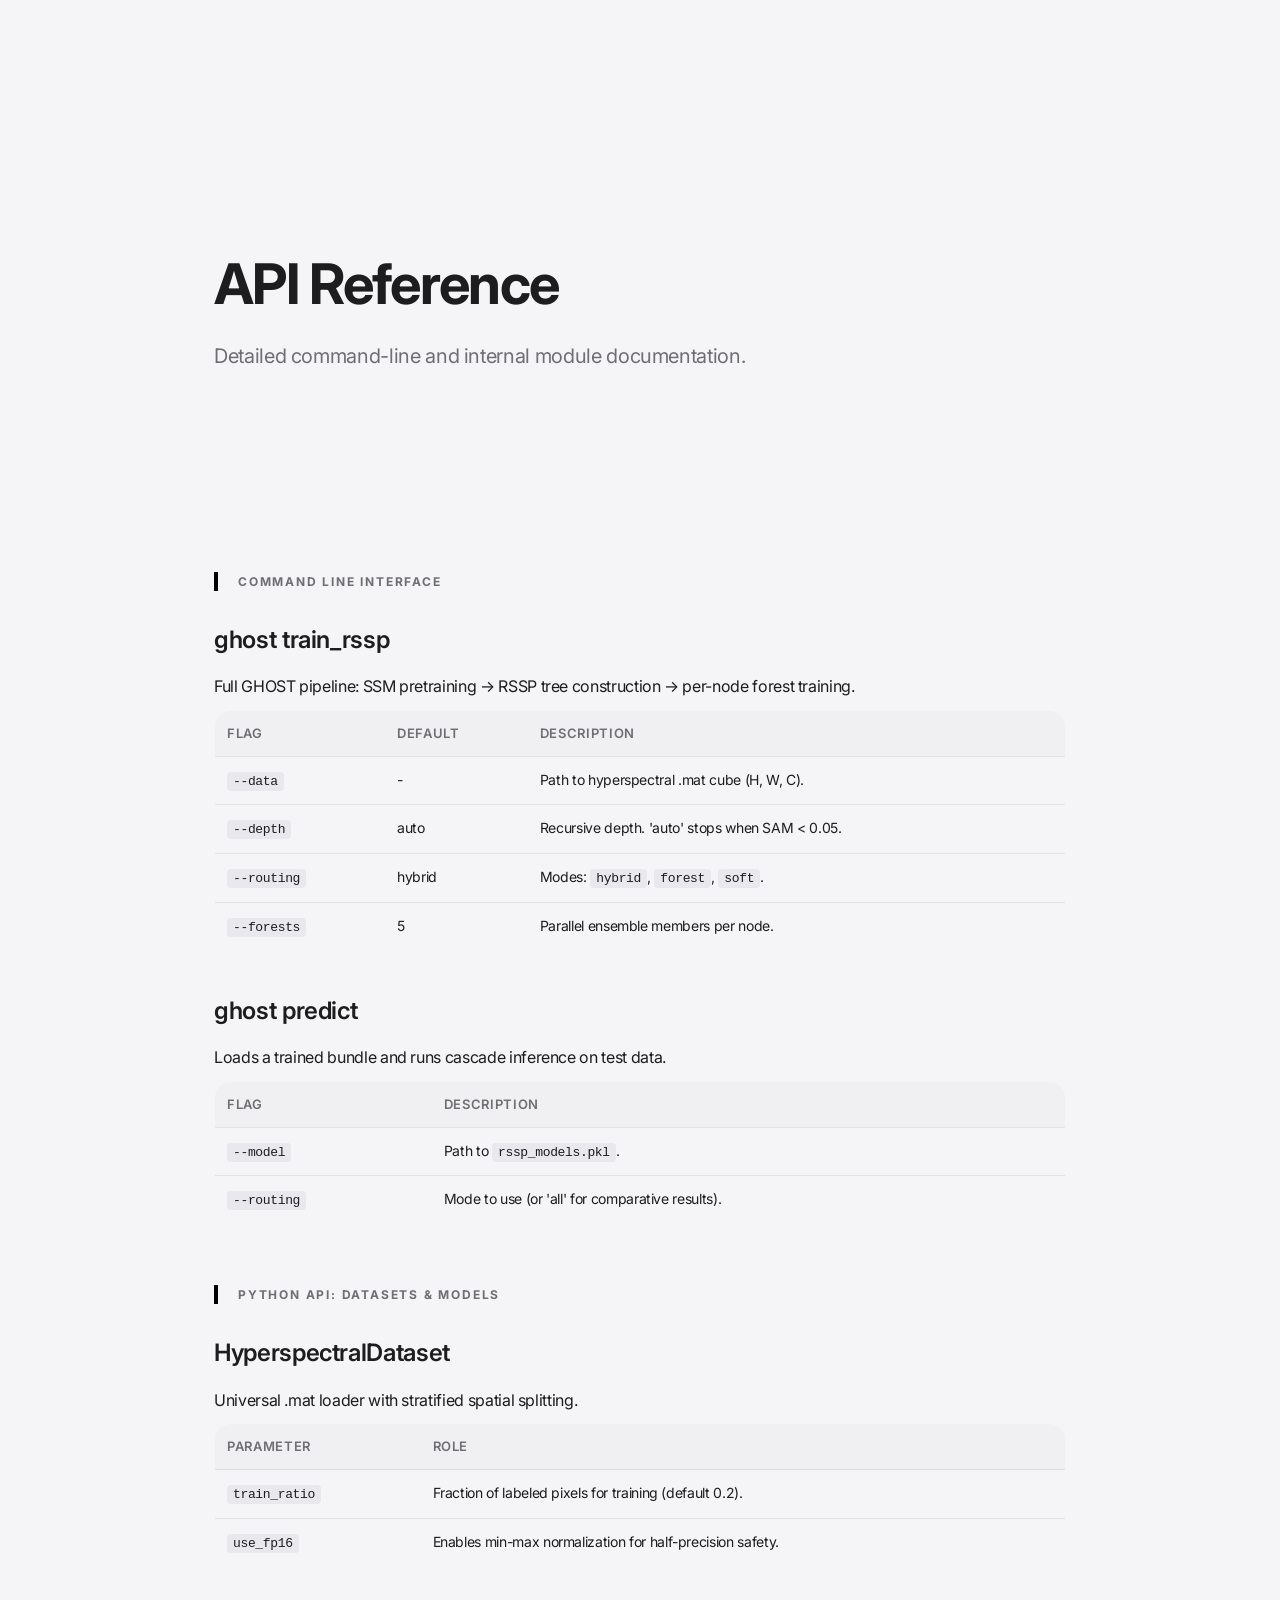
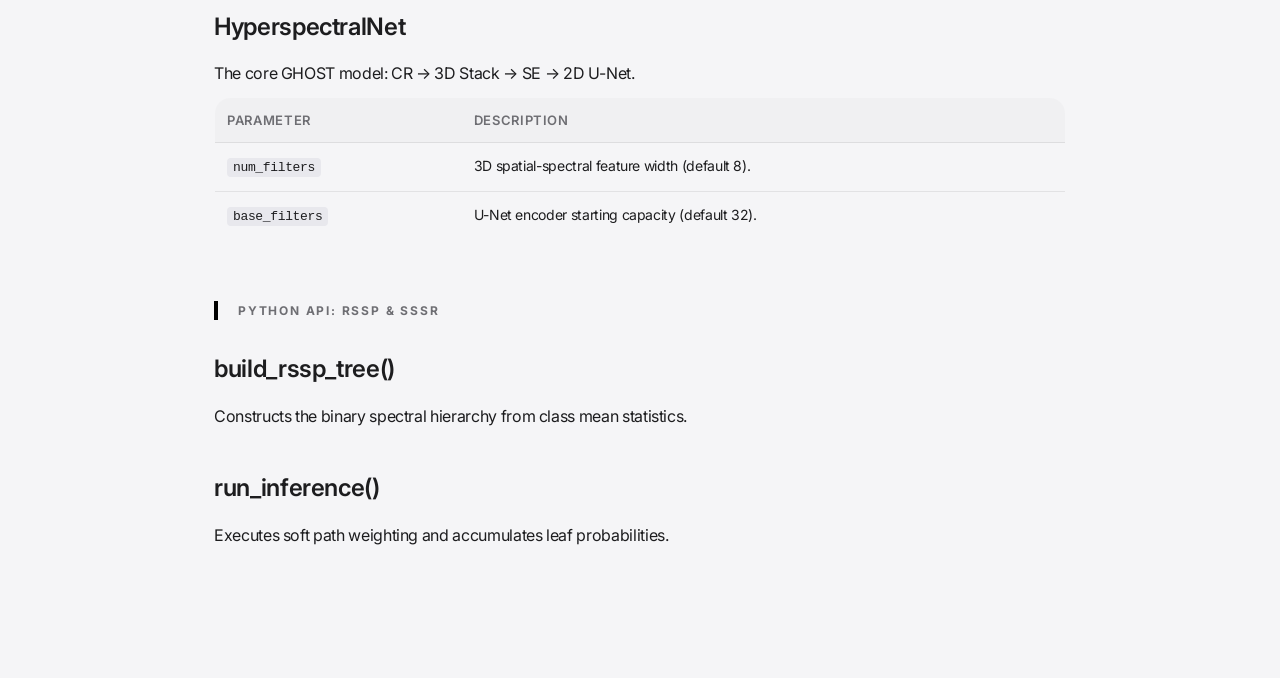
==== api.html @ 58191f62 "HOST" ====
<!DOCTYPE html>
<html lang="en">
<head>
    <meta charset="UTF-8">
    <meta name="viewport" content="width=device-width, initial-scale=1.0">
    <title>GHOST | API Reference</title>
    <link rel="stylesheet" href="style.css">
    <style>
        .api-section { margin-bottom: 40px; }
        .api-table { width: 100%; border-collapse: collapse; margin-top: 10px; }
        .api-table th, .api-table td { text-align: left; padding: 12px; border-bottom: 1px solid var(--border-color); }
        .api-table th { font-weight: 600; color: var(--text-secondary); font-size: 13px; text-transform: uppercase; }
        .api-table td code { background: var(--code-bg); padding: 2px 6px; border-radius: 4px; font-size: 13px; }
        .api-category { margin-top: 60px; border-left: 4px solid var(--accent-blue); padding-left: 20px; }
    </style>
</head>
<body class="api-page">
    <div class="top-bar">
        <a href="https://github.com/IshuIsAwake/GHOST/blob/main/architecture.md" class="top-btn" target="_blank">Documentation</a>
        <a href="https://github.com/IshuIsAwake/GHOST/blob/main/API_Reference.md" class="top-btn" target="_blank">API Reference</a>
    </div>
    <nav>
        <a href="index.html">
            <svg width="20" height="20" viewBox="0 0 24 24" fill="none" stroke="currentColor" stroke-width="2" stroke-linecap="round" stroke-linejoin="round">
                <path d="m3 9 9-7 9 7v11a2 2 0 0 1-2 2H5a2 2 0 0 1-2-2z"></path>
                <polyline points="9 22 9 12 15 12 15 22"></polyline>
            </svg>
            <span>Overview</span>
        </a>
    </nav>

    <main class="docs-main">
        <div class="docs-container">
            <section class="docs-header">
                <h1>API Reference</h1>
                <p class="subtitle">Detailed command-line and internal module documentation.</p>
            </section>

            <h2 class="api-category">Command Line Interface</h2>
            <div class="api-section">
                <h3>ghost train_rssp</h3>
                <p>Full GHOST pipeline: SSM pretraining → RSSP tree construction → per-node forest training.</p>
                <div class="api-table-wrapper">
                    <table class="api-table">
                        <thead>
                            <tr><th>Flag</th><th>Default</th><th>Description</th></tr>
                        </thead>
                        <tbody>
                            <tr><td><code>--data</code></td><td>-</td><td>Path to hyperspectral .mat cube (H, W, C).</td></tr>
                            <tr><td><code>--depth</code></td><td>auto</td><td>Recursive depth. 'auto' stops when SAM < 0.05.</td></tr>
                            <tr><td><code>--routing</code></td><td>hybrid</td><td>Modes: <code>hybrid</code>, <code>forest</code>, <code>soft</code>.</td></tr>
                            <tr><td><code>--forests</code></td><td>5</td><td>Parallel ensemble members per node.</td></tr>
                        </tbody>
                    </table>
                </div>
            </div>

            <div class="api-section">
                <h3>ghost predict</h3>
                <p>Loads a trained bundle and runs cascade inference on test data.</p>
                <div class="api-table-wrapper">
                    <table class="api-table">
                        <thead>
                            <tr><th>Flag</th><th>Description</th></tr>
                        </thead>
                        <tbody>
                            <tr><td><code>--model</code></td><td>Path to <code>rssp_models.pkl</code>.</td></tr>
                            <tr><td><code>--routing</code></td><td>Mode to use (or 'all' for comparative results).</td></tr>
                        </tbody>
                    </table>
                </div>
            </div>

            <h2 class="api-category">Python API: Datasets & Models</h2>
            <div class="api-section">
                <h3>HyperspectralDataset</h3>
                <p>Universal .mat loader with stratified spatial splitting.</p>
                <div class="api-table-wrapper">
                    <table class="api-table">
                        <thead>
                            <tr><th>Parameter</th><th>Role</th></tr>
                        </thead>
                        <tbody>
                            <tr><td><code>train_ratio</code></td><td>Fraction of labeled pixels for training (default 0.2).</td></tr>
                            <tr><td><code>use_fp16</code></td><td>Enables min-max normalization for half-precision safety.</td></tr>
                        </tbody>
                    </table>
                </div>
            </div>

            <div class="api-section">
                <h3>HyperspectralNet</h3>
                <p>The core GHOST model: CR → 3D Stack → SE → 2D U-Net.</p>
                <div class="api-table-wrapper">
                    <table class="api-table">
                        <thead>
                            <tr><th>Parameter</th><th>Description</th></tr>
                        </thead>
                        <tbody>
                            <tr><td><code>num_filters</code></td><td>3D spatial-spectral feature width (default 8).</td></tr>
                            <tr><td><code>base_filters</code></td><td>U-Net encoder starting capacity (default 32).</td></tr>
                        </tbody>
                    </table>
                </div>
            </div>

            <h2 class="api-category">Python API: RSSP & SSSR</h2>
            <div class="api-section">
                <h3>build_rssp_tree()</h3>
                <p>Constructs the binary spectral hierarchy from class mean statistics.</p>
            </div>

            <div class="api-section">
                <h3>run_inference()</h3>
                <p>Executes soft path weighting and accumulates leaf probabilities.</p>
            </div>
        </div>
    </main>

    <script src="script.js"></script>
</body>
</html>
---- style.css ----
@import url('https://fonts.googleapis.com/css2?family=Inter:wght@300;400;500;600;700&display=swap');

:root {
    --bg-white: #f5f5f7;       
    --bg-soft: #ffffff;        
    --text-primary: #1d1d1f;
    --text-secondary: #6e6e73;
    --accent-blue: #000000;    /* Strict Black */
    --border-color: rgba(0, 0, 0, 0.08);
    --glass-bg: rgba(245, 245, 247, 0.82);
    --code-bg: #e8e8ed;
}

[data-theme="dark"] {
    --bg-white: #000000;       /* Pure Black */
    --bg-soft: #0a0a0a;        /* Near Black */
    --text-primary: #ffffff;   /* Pure White */
    --text-secondary: #86868b;
    --accent-blue: #ffffff;    /* Strict White */
    --border-color: rgba(255, 255, 255, 0.12);
    --glass-bg: rgba(0, 0, 0, 0.85);
    --code-bg: #161617;
}

* {
    margin: 0;
    padding: 0;
    box-sizing: border-box;
    -webkit-font-smoothing: antialiased;
}

body {
    background-color: var(--bg-white);
    color: var(--text-primary);
    font-family: "SF Pro Display", "SF Pro Icons", "Apple Inter", "Inter", "Helvetica Neue", Helvetica, Arial, sans-serif;
    line-height: 1.47059;
    font-weight: 400;
    letter-spacing: -0.022em;
}

/* Vertical Sidebar Glassmorphism */
nav {
    position: fixed;
    top: 50%;
    left: 20px;
    transform: translateY(-50%) translateX(-100px);
    width: 64px;
    height: auto;
    background: var(--glass-bg);
    backdrop-filter: saturate(180%) blur(20px);
    z-index: 9999;
    border: 1px solid var(--border-color);
    border-radius: 32px;
    display: flex;
    flex-direction: column;
    justify-content: center;
    align-items: flex-start;
    padding: 24px 0;
    box-shadow: 0 8px 32px 0 rgba(0, 0, 0, 0.08);
    transition: width 0.4s cubic-bezier(0.4, 0, 0.2, 1), transform 1s cubic-bezier(0.2, 0.8, 0.2, 1);
    overflow: hidden;
    opacity: 0;
}

nav.loaded {
    transform: translateY(-50%) translateX(0);
    opacity: 1;
}

nav:hover {
    width: 180px;
}

nav a {
    color: var(--text-primary);
    text-decoration: none;
    font-size: 14px;
    opacity: 0.7;
    margin: 12px 0;
    font-weight: 500;
    transition: all 0.3s ease;
    display: flex;
    align-items: center;
    width: 100%;
    padding: 0 22px; /* Stable icon position */
}

nav a svg {
    min-width: 20px; /* Force icon width to prevent shifting */
}

nav a span {
    margin-left: 15px;
    opacity: 0;
    transform: translateX(-10px);
    transition: all 0.3s ease;
    white-space: nowrap;
    pointer-events: none;
}

nav:hover a span {
    opacity: 1;
    transform: translateX(0);
}

nav a:hover {
    opacity: 1;
    color: var(--accent-blue);
}

.theme-toggle {
    background: none;
    border: none;
    cursor: pointer;
    color: var(--text-primary);
    padding: 0 22px; /* Matching the sidebar icon alignment */
    margin-top: 15px;
    width: 100%;
    display: flex;
    align-items: center;
    justify-content: flex-start;
    opacity: 0.7;
    transition: all 0.3s ease;
}

.theme-toggle:hover {
    opacity: 1;
    color: var(--accent-blue);
}

.theme-toggle svg {
    min-width: 20px;
    height: 20px;
    fill: currentColor;
}

.theme-toggle span {
    margin-left: 15px;
    opacity: 0;
    transform: translateX(-10px);
    transition: all 0.3s ease;
    white-space: nowrap;
    pointer-events: none;
}

nav:hover .theme-toggle span {
    opacity: 1;
    transform: translateX(0);
}

/* Layout */
.container {
    max-width: 980px;
    margin: 0 auto;
    padding: 0 22px;
}

header {
    height: 100vh;
    display: flex;
    flex-direction: column;
    justify-content: center;
    align-items: center;
    text-align: center;
    position: relative;
    overflow: hidden;
    opacity: 0;
    transform: translateY(20px);
    transition: all 1.2s cubic-bezier(0.2, 0.8, 0.2, 1);
}

header.loaded {
    opacity: 1;
    transform: translateY(0);
}

/* Preloader */
#preloader {
    position: fixed;
    top: 0;
    left: 0;
    width: 100%;
    height: 100%;
    background: var(--bg-white);
    z-index: 10000;
    display: flex;
    justify-content: center;
    align-items: center;
    transition: opacity 0.8s ease, visibility 0.8s;
}

#preloader.fade-out {
    opacity: 0;
    visibility: hidden;
}

.loader-logo {
    font-size: 64px;
    font-weight: 700;
    letter-spacing: -0.05em;
    color: var(--text-primary);
    opacity: 0;
    transform: scale(0.9);
    filter: blur(10px);
    animation: ghost-entrance 2s cubic-bezier(0.2, 0.8, 0.2, 1) forwards;
}

@keyframes ghost-entrance {
    0% { opacity: 0; transform: scale(0.9); filter: blur(10px); }
    30% { opacity: 1; transform: scale(1); filter: blur(0px); }
    80% { opacity: 1; transform: scale(1); filter: blur(0px); }
    100% { opacity: 0; transform: scale(1.1); filter: blur(5px); }
}

.hero-content {
    position: relative;
    z-index: 2;
}

.hero-content h1 {
    font-size: 110px;
    font-weight: 600;
    letter-spacing: -0.05em;
    margin-bottom: 20px;
    color: var(--text-primary);
}

.hero-subtitle {
    font-size: 20px;
    font-weight: 400;
    color: var(--text-secondary);
    margin-bottom: 60px;
    letter-spacing: 0.02em;
    opacity: 0.8;
}

.hero-tagline {
    font-size: 32px;
    font-weight: 500;
    color: var(--text-primary);
    max-width: 900px;
    margin: 0 auto 20px auto;
    line-height: 1.1;
}

.hero-features {
    font-size: 13px;
    font-weight: 600;
    color: var(--text-secondary);
    text-transform: uppercase;
    letter-spacing: 0.2em;
    margin-bottom: 80px;
    opacity: 0.7;
}

.hero-terminal {
    max-width: 600px;
    margin: 0 auto;
    text-align: left;
}

/* Sections */
section {
    padding: 120px 0;
}

.section-title {
    font-size: 48px;
    font-weight: 600;
    margin-bottom: 60px;
    text-align: center;
    letter-spacing: -0.003em;
}

/* Benchmarks Table */
.table-container {
    background: var(--bg-soft);
    border-radius: 30px;
    border: 1px solid var(--border-color);
    overflow: hidden;
    margin: 0 auto;
    box-shadow: 0 20px 40px rgba(0, 0, 0, 0.05);
}

.benchmark-table {
    width: 100%;
    border-collapse: collapse;
    text-align: left;
    font-size: 16px;
}

.benchmark-table th {
    background: var(--bg-white);
    padding: 24px 30px;
    font-size: 12px;
    font-weight: 600;
    text-transform: uppercase;
    letter-spacing: 0.1em;
    color: var(--text-secondary);
    border-bottom: 1px solid var(--border-color);
}

.benchmark-table td {
    padding: 24px 30px;
    border-bottom: 1px solid var(--border-color);
    color: var(--text-primary);
    font-weight: 500;
}

.benchmark-table tr:last-child td {
    border-bottom: none;
}

.benchmark-table tr:hover {
    background: rgba(255, 255, 255, 0.05);
}

.dataset-name {
    font-weight: 600 !important;
    color: var(--text-primary);
}

[data-theme="dark"] .benchmark-table tr:hover {
    background: rgba(255, 255, 255, 0.02);
}

[data-theme="dark"] .table-container {
    box-shadow: 0 20px 80px rgba(0, 0, 0, 0.3);
}

.table-note {
    font-size: 13px;
    color: var(--text-secondary);
    text-align: center;
    margin-top: 15px;
    opacity: 0.8;
    line-height: 1.6;
}

.table-note strong {
    color: var(--text-primary);
    font-weight: 600;
}

/* Architecture Grid (Cleanup - can keep or remove if unused) */

/* Sections */
section {
    padding: 120px 0;
}

/* Apps Grid */
.apps-grid {
    display: grid;
    grid-template-columns: repeat(auto-fit, minmax(400px, 1fr));
    gap: 40px;
    margin-top: 40px;
}

@media (max-width: 768px) {
    .apps-grid {
        grid-template-columns: 1fr;
    }
}

.app-card {
    background: var(--bg-soft);
    border-radius: 30px;
    border: 1px solid var(--border-color);
    overflow: hidden;
    transition: all 0.4s cubic-bezier(0.4, 0, 0.2, 1);
    box-shadow: 0 10px 30px rgba(0, 0, 0, 0.05);
}

.app-card:hover {
    transform: translateY(-10px);
    box-shadow: 0 20px 50px rgba(255, 255, 255, 0.1);
}

.app-image {
    width: 100%;
    height: 300px;
    overflow: hidden;
    background: #000;
}

.app-image img {
    width: 100%;
    height: 100%;
    object-fit: cover;
    transition: transform 0.8s ease;
}

.app-card:hover .app-image img {
    transform: scale(1.05);
}

.app-info {
    padding: 40px;
}

.app-badge {
    display: inline-block;
    padding: 6px 14px;
    background: rgba(255, 255, 255, 0.05);
    color: var(--accent-blue);
    border-radius: 20px;
    font-size: 11px;
    font-weight: 600;
    text-transform: uppercase;
    letter-spacing: 0.1em;
    margin-bottom: 20px;
}

.app-card h3 {
    font-size: 28px;
    font-weight: 600;
    margin-bottom: 15px;
    letter-spacing: -0.01em;
}

.app-card p {
    font-size: 16px;
    color: var(--text-secondary);
    line-height: 1.6;
}

[data-theme="dark"] .app-card {
    box-shadow: 0 10px 40px rgba(0, 0, 0, 0.4);
}

/* RSSP Detail */
.rssp-container {
    display: flex;
    align-items: center;
    gap: 80px;
    background: var(--bg-soft);
    padding: 80px;
    border-radius: 40px;
    border: 1px solid var(--border-color);
}

/* Top Navigation Bar */
.top-bar {
    position: fixed;
    top: 30px;
    right: 40px;
    z-index: 10001; /* Above preloader and sidebar */
    display: flex;
    gap: 12px;
    opacity: 0;
    transform: translateY(-20px);
    transition: all 0.8s cubic-bezier(0.16, 1, 0.3, 1);
}

.top-bar.loaded {
    opacity: 1;
    transform: translateY(0);
}

.top-btn {
    padding: 8px 18px;
    background: var(--text-primary);
    color: var(--bg-white);
    border: 1px solid var(--text-primary);
    border-radius: 8px;
    text-decoration: none;
    font-size: 13px;
    font-weight: 600;
    transition: all 0.2s ease;
    display: flex;
    align-items: center;
    box-shadow: 0 4px 12px rgba(0, 0, 0, 0.1);
}

.top-btn:hover {
    background: transparent;
    color: var(--text-primary);
    transform: translateY(-1px);
}

/* Secondary Button Style */
.top-btn-secondary {
    background: var(--bg-white);
    color: var(--text-primary);
    border: 1px solid var(--border-color);
}

.top-btn-secondary:hover {
    background: var(--border-color);
}

@media (max-width: 768px) {
    .top-bar {
        top: 20px;
        right: 20px;
        flex-direction: column;
        align-items: flex-end;
    }
}

@media (max-width: 900px) {
    .rssp-container {
        flex-direction: column;
        padding: 40px;
    }
}

.rssp-content {
    flex: 1;
}

.rssp-content h2 {
    font-size: 42px;
    font-weight: 600;
    margin-bottom: 25px;
    letter-spacing: -0.02em;
}

.rssp-desc {
    font-size: 18px;
    color: var(--text-secondary);
    margin-bottom: 40px;
    line-height: 1.6;
}

.rssp-features {
    display: grid;
    gap: 30px;
}

.rssp-feature h4 {
    font-size: 16px;
    font-weight: 600;
    margin-bottom: 8px;
    display: flex;
    align-items: center;
    gap: 10px;
}

.rssp-feature h4::before {
    content: '';
    width: 6px;
    height: 6px;
    background: var(--accent-blue);
    border-radius: 50%;
}

.rssp-feature p {
    font-size: 14px;
    color: var(--text-secondary);
}

.rssp-visual {
    flex: 1;
    display: flex;
    justify-content: center;
    align-items: center;
    min-height: 400px;
    perspective: 1000px;
    overflow: hidden;
}

.shapes-container {
    position: relative;
    width: 100%;
    max-width: 400px;
    height: 380px;
    transform-style: preserve-3d;
    margin: 0 auto;
}

.shape-node {
    position: absolute;
    background: rgba(255, 255, 255, 0.05);
    border: 2px solid var(--accent-blue);
    transform-style: preserve-3d;
    opacity: 0;
    box-shadow: 0 0 30px rgba(255, 255, 255, 0.15);
    /* Explicitly centering each node at its 'left' position */
    transform-origin: center;
}

/* Cycle Loop: 6s Total */
.level-0 {
    width: 80px;
    height: 80px;
    top: 20px;
    left: 50%;
    margin-left: -40px; /* Perfect center */
    animation: root-cycle 6s cubic-bezier(0.4, 0, 0.2, 1) infinite;
}

.level-1-left, .level-1-right {
    width: 50px;
    height: 50px;
    top: 160px;
    animation: branch-cycle-1 6s cubic-bezier(0.4, 0, 0.2, 1) infinite;
}

.level-1-left { left: 25%; margin-left: -25px; }
.level-1-right { left: 75%; margin-left: -25px; }

.level-2-1, .level-2-2, .level-2-3, .level-2-4 {
    width: 30px;
    height: 30px;
    top: 280px;
    animation: branch-cycle-2 6s cubic-bezier(0.4, 0, 0.2, 1) infinite;
}

.level-2-1 { left: 12.5%; margin-left: -15px; }
.level-2-2 { left: 37.5%; margin-left: -15px; }
.level-2-3 { left: 62.5%; margin-left: -15px; }
.level-2-4 { left: 87.5%; margin-left: -15px; }

@keyframes root-cycle {
    0%, 10% { opacity: 0; transform: rotateX(45deg) rotateZ(45deg) scale(0); }
    15%, 85% { opacity: 1; transform: rotateX(45deg) rotateZ(45deg) scale(1); }
    90%, 100% { opacity: 0; transform: rotateX(45deg) rotateZ(45deg) scale(0); }
}

@keyframes branch-cycle-1 {
    0%, 30% { opacity: 0; transform: rotateX(45deg) rotateZ(45deg) scale(0); }
    35%, 80% { opacity: 1; transform: rotateX(45deg) rotateZ(45deg) scale(1); }
    85%, 100% { opacity: 0; transform: rotateX(45deg) rotateZ(45deg) scale(0); }
}

@keyframes branch-cycle-2 {
    0%, 50% { opacity: 0; transform: rotateX(45deg) rotateZ(45deg) scale(0); }
    55%, 75% { opacity: 0.8; transform: rotateX(45deg) rotateZ(45deg) scale(1); }
    80%, 100% { opacity: 0; transform: rotateX(45deg) rotateZ(45deg) scale(0); }
}

/* Particles */
.particle {
    position: absolute;
    width: 4px;
    height: 4px;
    background: var(--accent-blue);
    border-radius: 50%;
    filter: blur(1px);
    opacity: 0.2;
}

.p1 { top: 20%; left: 30%; animation: particle-orbit 6s linear infinite; }
.p2 { top: 60%; left: 80%; animation: particle-orbit 8s linear infinite reverse; }
.p3 { top: 10%; left: 70%; animation: particle-orbit 5s linear infinite; }

@keyframes particle-orbit {
    0% { transform: rotate(0deg) translateX(120px) rotate(0deg); opacity: 0; }
    50% { opacity: 0.8; }
    100% { transform: rotate(360deg) translateX(120px) rotate(-360deg); opacity: 0; }
}

/* Help Grid */
.help-grid {
    display: grid;
    grid-template-columns: repeat(auto-fit, minmax(280px, 1fr));
    gap: 30px;
}

.help-card {
    background: var(--bg-soft);
    padding: 60px 40px;
    border-radius: 30px;
    border: 1px solid var(--border-color);
}

.help-card h3 {
    font-size: 24px;
    font-weight: 600;
    margin-bottom: 30px;
}

.code-stack {
    background: var(--code-bg);
    padding: 24px;
    border-radius: 12px;
    font-family: 'SF Mono', monospace;
    font-size: 14px;
}

.code-line {
    margin-bottom: 15px;
    color: var(--text-secondary);
}

.code-line:last-child {
    margin-bottom: 0;
}

.code-line span {
    color: var(--text-primary);
    font-weight: 600;
}

.support-links {
    display: flex;
    flex-wrap: wrap;
    gap: 15px;
}

.support-links ul {
    list-style: none;
    padding: 0;
    margin: 0;
    display: flex;
    flex-wrap: wrap;
    gap: 15px;
}


.support-links a {
    color: var(--accent-blue);
    text-decoration: none;
    font-size: 14px;
    font-weight: 500;
    width: fit-content;
    transition: opacity 0.2s ease;
}

.support-links a:hover {
    opacity: 0.7;
}

/* Tutorial Stepper - Vertical Timeline */
.tutorial-stepper {
    max-width: 800px;
    margin: 0 auto;
    position: relative;
    padding-left: 60px;
}

.step-card {
    position: relative;
    margin-bottom: 120px;
}

.step-card:not(:last-child)::after {
    content: '';
    position: absolute;
    left: -61px;
    top: 34px;
    width: 2px;
    height: calc(100% + 120px - 34px);
    background: var(--border-color);
}

.step-card:last-child {
    margin-bottom: 0;
}

.step-number-circle {
    position: absolute;
    left: -78px;
    top: 0;
    width: 34px;
    height: 34px;
    background: var(--bg-white);
    border: 2px solid var(--accent-blue);
    border-radius: 50%;
    display: flex;
    align-items: center;
    justify-content: center;
    font-weight: 600;
    font-size: 14px;
    color: var(--accent-blue);
    z-index: 2;
    box-shadow: 0 0 0 8px var(--bg-white);
}

.step-badge {
    display: inline-block;
    padding: 4px 10px;
    background: rgba(255, 255, 255, 0.1);
    color: var(--text-primary);
    border-radius: 20px;
    font-size: 11px;
    font-weight: 600;
    letter-spacing: 0.05em;
    margin-bottom: 15px;
}

.step-card h3 {
    font-size: 32px;
    font-weight: 600;
    margin-bottom: 15px;
    letter-spacing: -0.02em;
}

.step-card p {
    font-size: 18px;
    color: var(--text-secondary);
    margin-bottom: 30px;
    max-width: 600px;
}

/* Terminal Window Styling */
.terminal-window {
    background: #1c1c1e;
    border-radius: 12px;
    overflow: hidden;
    box-shadow: 0 20px 40px rgba(0, 0, 0, 0.15);
    border: 1px solid rgba(255, 255, 255, 0.1);
}

.terminal-header {
    background: #2c2c2e;
    padding: 10px 16px;
    display: flex;
    justify-content: space-between;
    align-items: center;
    border-bottom: 1px solid rgba(255, 255, 255, 0.05);
}

.terminal-controls {
    display: flex;
    gap: 12px;
    align-items: center;
}

.terminal-prompt {
    color: var(--accent-blue);
    font-family: 'SF Mono', monospace;
    font-weight: 700;
}

.terminal-title {
    color: #a1a1a6;
    font-family: 'SF Pro Display', sans-serif;
    font-size: 11px;
    font-weight: 500;
    letter-spacing: 0.05em;
    text-transform: uppercase;
}

.terminal-copy-btn {
    background: transparent;
    border: 1px solid rgba(255, 255, 255, 0.2);
    color: #a1a1a6;
    padding: 4px 10px;
    border-radius: 6px;
    font-size: 11px;
    font-weight: 500;
    cursor: pointer;
    display: flex;
    align-items: center;
    gap: 6px;
    transition: all 0.2s ease;
}

.terminal-copy-btn:hover {
    color: #f5f5f7;
    background: rgba(255, 255, 255, 0.1);
    border-color: rgba(255, 255, 255, 0.4);
}

.terminal-copy-btn.success {
    background: #34c759;
    color: white;
    border-color: #34c759;
}

.terminal-window pre {
    margin: 0;
    background: transparent;
    padding: 24px;
}

.terminal-window code {
    color: #e5e5e5;
    font-size: 15px;
    line-height: 1.6;
}

[data-theme="dark"] .step-number-circle {
    background: var(--bg-white);
    box-shadow: 0 0 0 8px var(--bg-white);
}

[data-theme="dark"] .terminal-window {
    border: 1px solid rgba(255, 255, 255, 0.05);
    box-shadow: 0 20px 60px rgba(0, 0, 0, 0.5);
}

/* Logic for Reveal */
.reveal {
    opacity: 0;
    transform: translateY(40px);
    transition: all 0.8s cubic-bezier(0.4, 0, 0.2, 1);
}

.reveal.active {
    opacity: 1;
    transform: translateY(0);
}

/* Footer */
footer {
    padding: 100px 0 60px;
    border-top: 1px solid var(--border-color);
}

.footer-content {
    display: flex;
    flex-direction: column;
    align-items: center;
    gap: 50px;
    text-align: center;
}

.footer-authors {
    display: flex;
    flex-direction: column;
    gap: 16px;
}

.footer-label {
    font-size: 11px;
    font-weight: 600;
    text-transform: uppercase;
    letter-spacing: 0.15em;
    color: var(--text-secondary);
    opacity: 0.7;
}

.author-links {
    display: flex;
    align-items: center;
    justify-content: center;
    gap: 25px;
    font-size: 20px;
    font-weight: 500;
    letter-spacing: -0.01em;
}

.author-links a {
    color: var(--text-primary);
    text-decoration: none;
    transition: all 0.3s ease;
}

.author-links a:hover {
    color: var(--accent-blue);
    transform: translateY(-2px);
}

.author-separator {
    color: var(--border-color);
    font-weight: 200;
    font-size: 24px;
}

/* Docs and API Page Layouts */
.docs-page, .api-page {
    background: var(--bg-white);
    color: var(--text-primary);
    line-height: 1.6;
}

.docs-main {
    padding-top: 120px;
    padding-bottom: 100px;
    min-height: 100vh;
}

.docs-container {
    max-width: 900px;
    margin: 0 auto;
    padding: 0 24px;
}

.docs-header {
    margin-bottom: 80px;
    text-align: left;
}

.docs-header h1 {
    font-size: 56px;
    font-weight: 700;
    letter-spacing: -0.03em;
    margin-bottom: 10px;
}

.docs-header .subtitle {
    font-size: 20px;
    color: var(--text-secondary);
    font-weight: 400;
}

.docs-content {
    display: flex;
    flex-direction: column;
    gap: 40px;
}

.docs-card {
    background: var(--bg-soft);
    border: 1px solid var(--border-color);
    border-radius: 24px;
    padding: 40px;
    transition: transform 0.3s ease, box-shadow 0.3s ease;
}

.docs-card:hover {
    transform: translateY(-4px);
    box-shadow: 0 20px 40px rgba(0, 0, 0, 0.04);
}

.docs-card h2 {
    font-size: 28px;
    font-weight: 600;
    margin-bottom: 20px;
    letter-spacing: -0.01em;
}

.docs-card p {
    font-size: 17px;
    color: var(--text-secondary);
    margin-bottom: 20px;
}

.docs-code-block {
    background: var(--code-bg);
    padding: 24px;
    border-radius: 16px;
    margin: 20px 0;
    font-family: 'SF Mono', 'Fira Code', monospace;
    font-size: 14px;
    overflow-x: auto;
}

.docs-code-block code {
    display: block;
    color: var(--text-primary);
    margin-bottom: 8px;
}

.docs-math {
    background: rgba(0,0,0,0.03);
    padding: 20px;
    border-radius: 12px;
    text-align: center;
    font-style: italic;
    margin: 20px 0;
}

[data-theme="dark"] .docs-math {
    background: rgba(255,255,255,0.03);
}

/* API Specific */
.api-category {
    font-size: 12px;
    font-weight: 700;
    text-transform: uppercase;
    letter-spacing: 0.15em;
    color: var(--text-secondary);
    margin: 80px 0 30px;
    padding-left: 0;
    border: none;
}

.api-section h3 {
    font-size: 24px;
    font-weight: 600;
    margin-bottom: 15px;
}

.api-table {
    width: 100%;
    border-collapse: separate;
    border-spacing: 0;
    margin: 20px 0;
    border: 1px solid var(--border-color);
    border-radius: 16px;
    overflow: hidden;
}

.api-table th {
    background: rgba(0,0,0,0.02);
    padding: 16px 20px;
    font-size: 12px;
    font-weight: 600;
    text-transform: uppercase;
    letter-spacing: 0.05em;
    color: var(--text-secondary);
    text-align: left;
    border-bottom: 1px solid var(--border-color);
}

[data-theme="dark"] .api-table th {
    background: rgba(255,255,255,0.02);
}

.api-table td {
    padding: 16px 20px;
    font-size: 14px;
    border-bottom: 1px solid var(--border-color);
    vertical-align: top;
}

.api-table tr:last-child td {
    border-bottom: none;
}

.api-table td code {
    background: var(--code-bg);
    padding: 2px 6px;
    border-radius: 4px;
    font-weight: 500;
    font-size: 13px;
}

/* Footer Re-style for docs */
.docs-page footer, .api-page footer {
    border-top: 1px solid var(--border-color);
    margin-top: 100px;
}
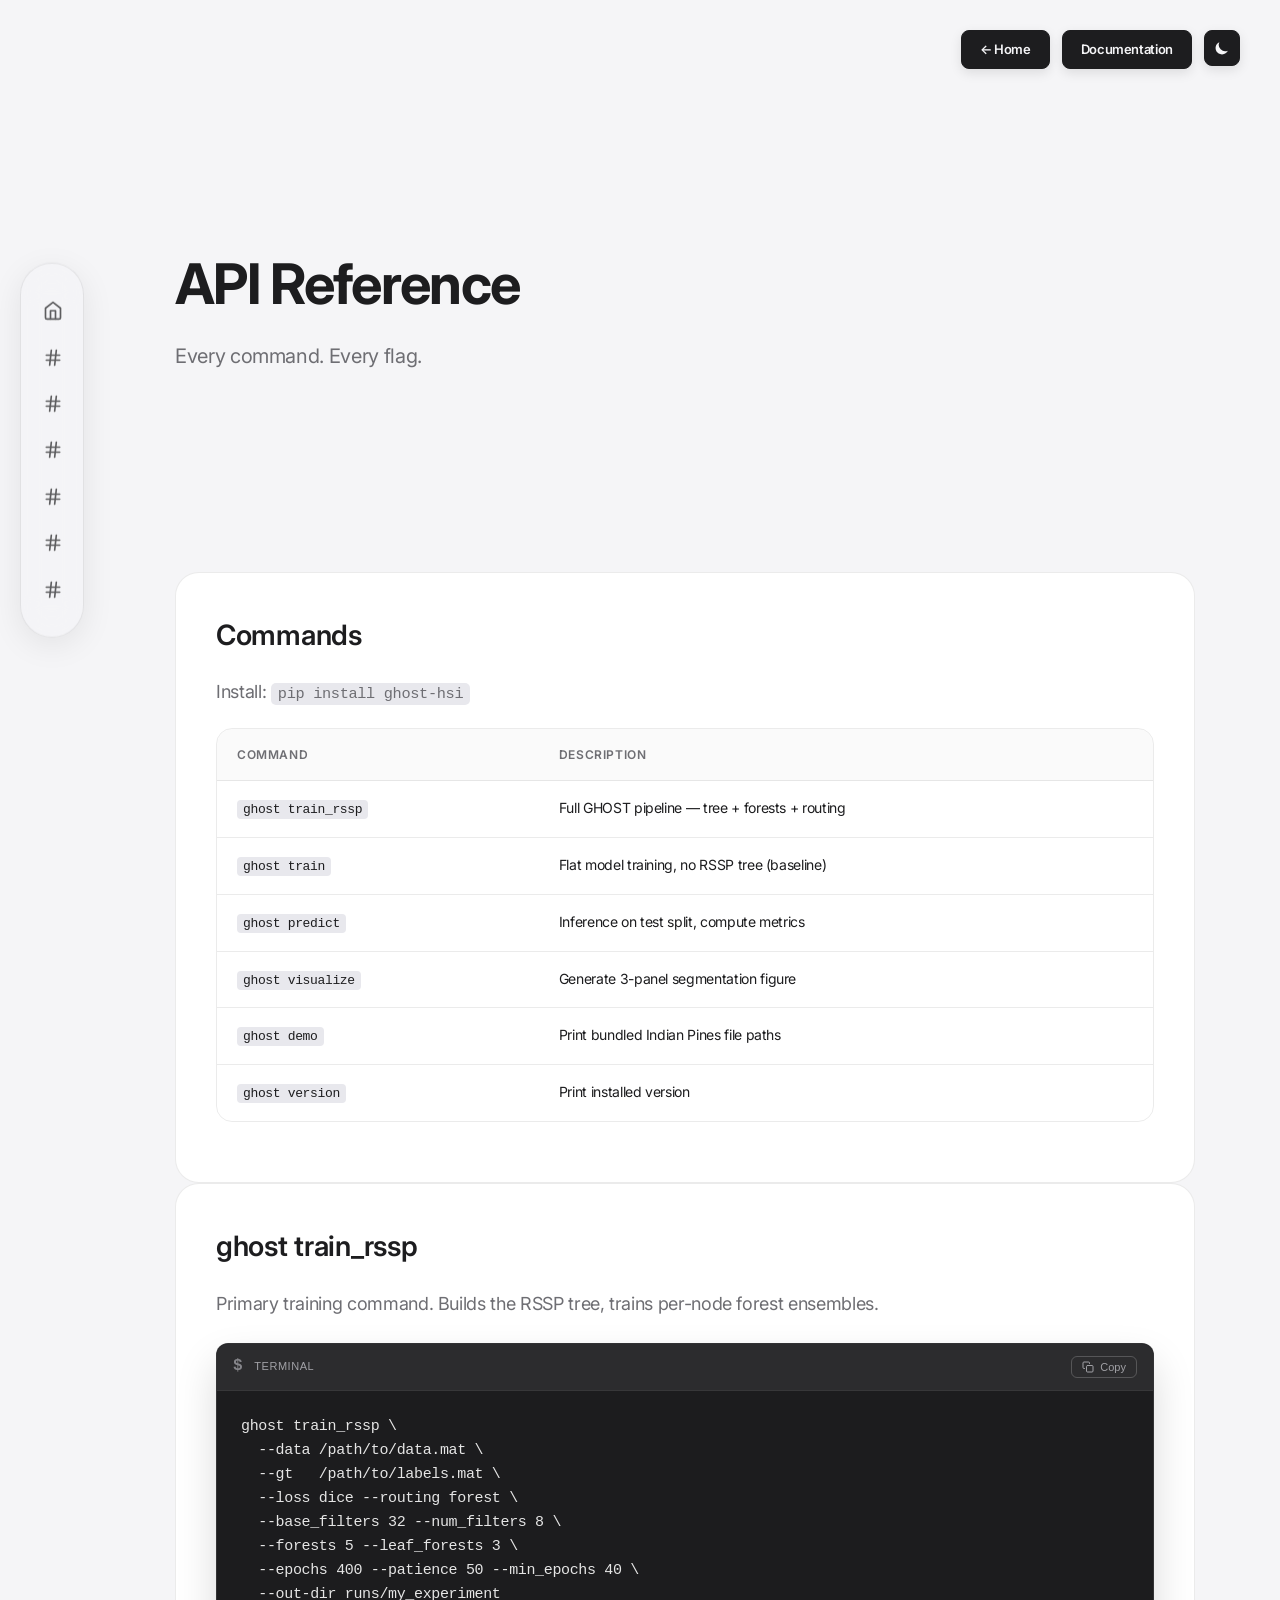
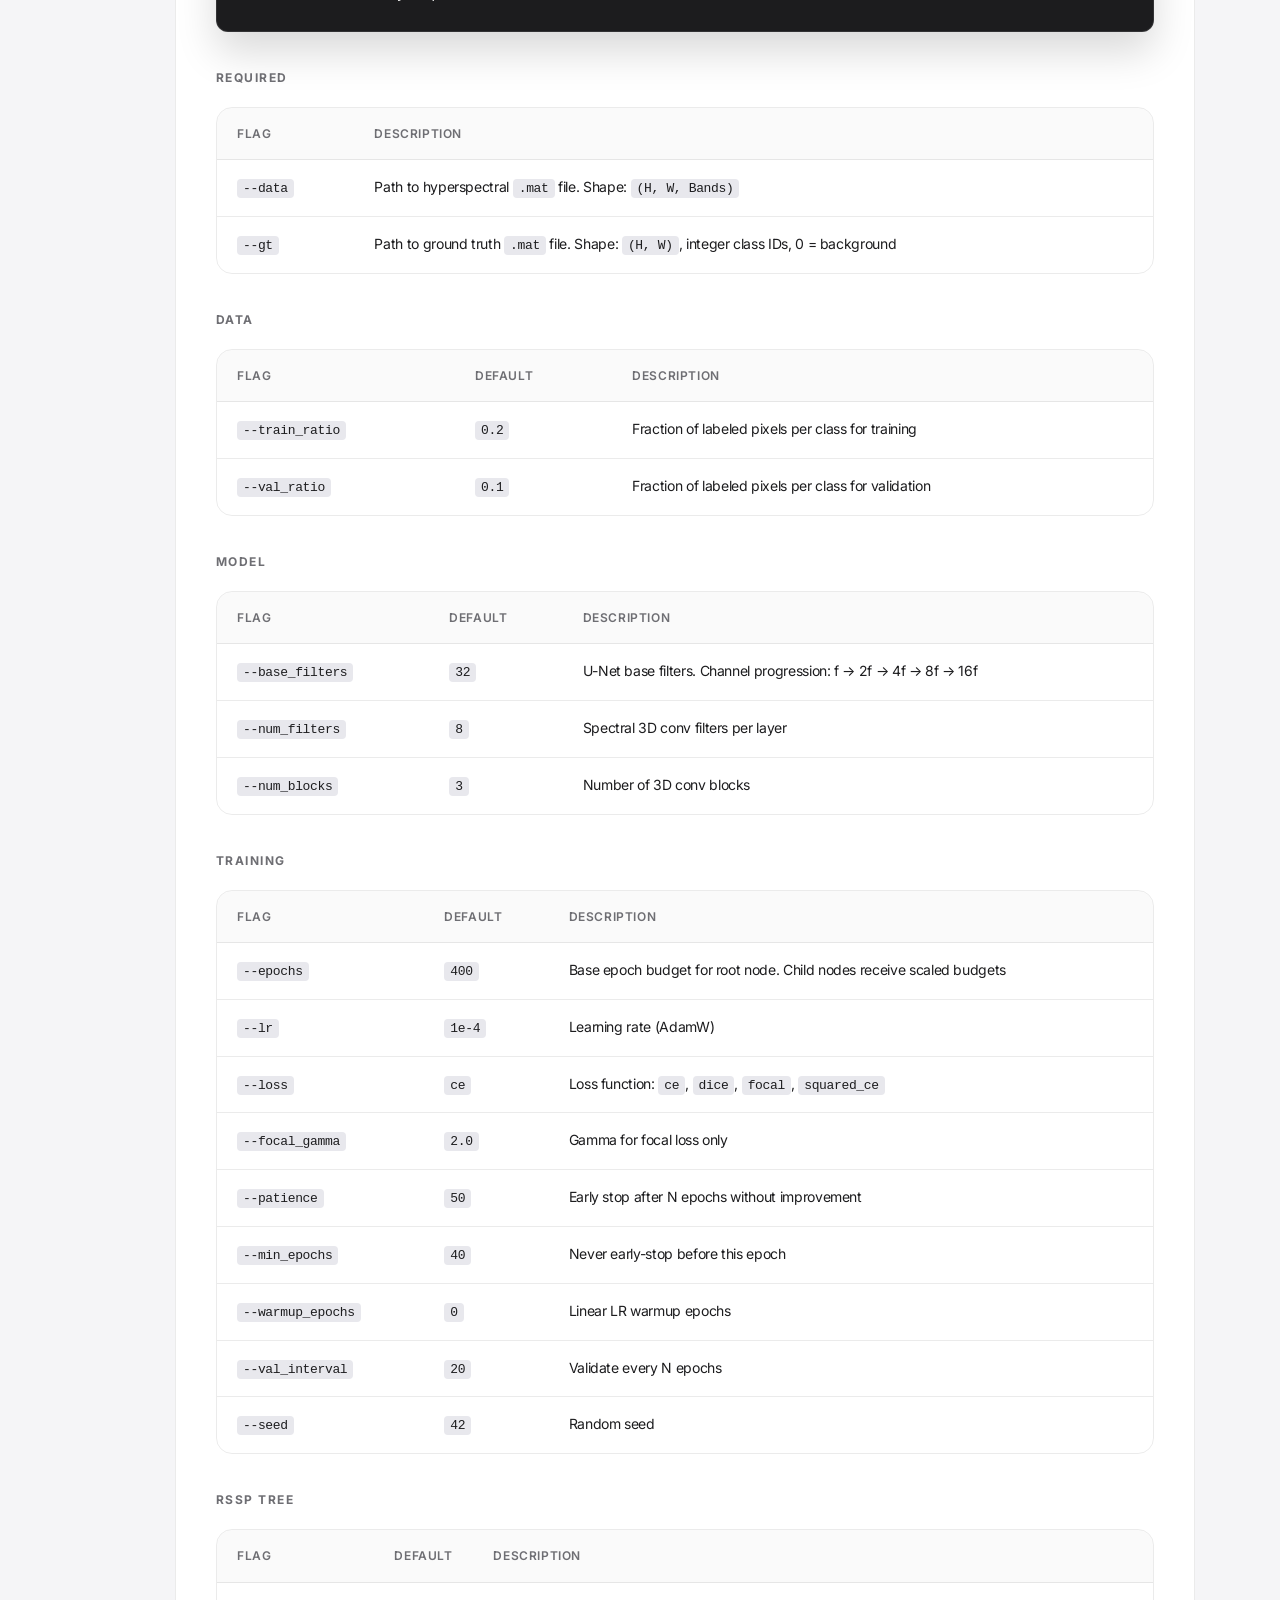
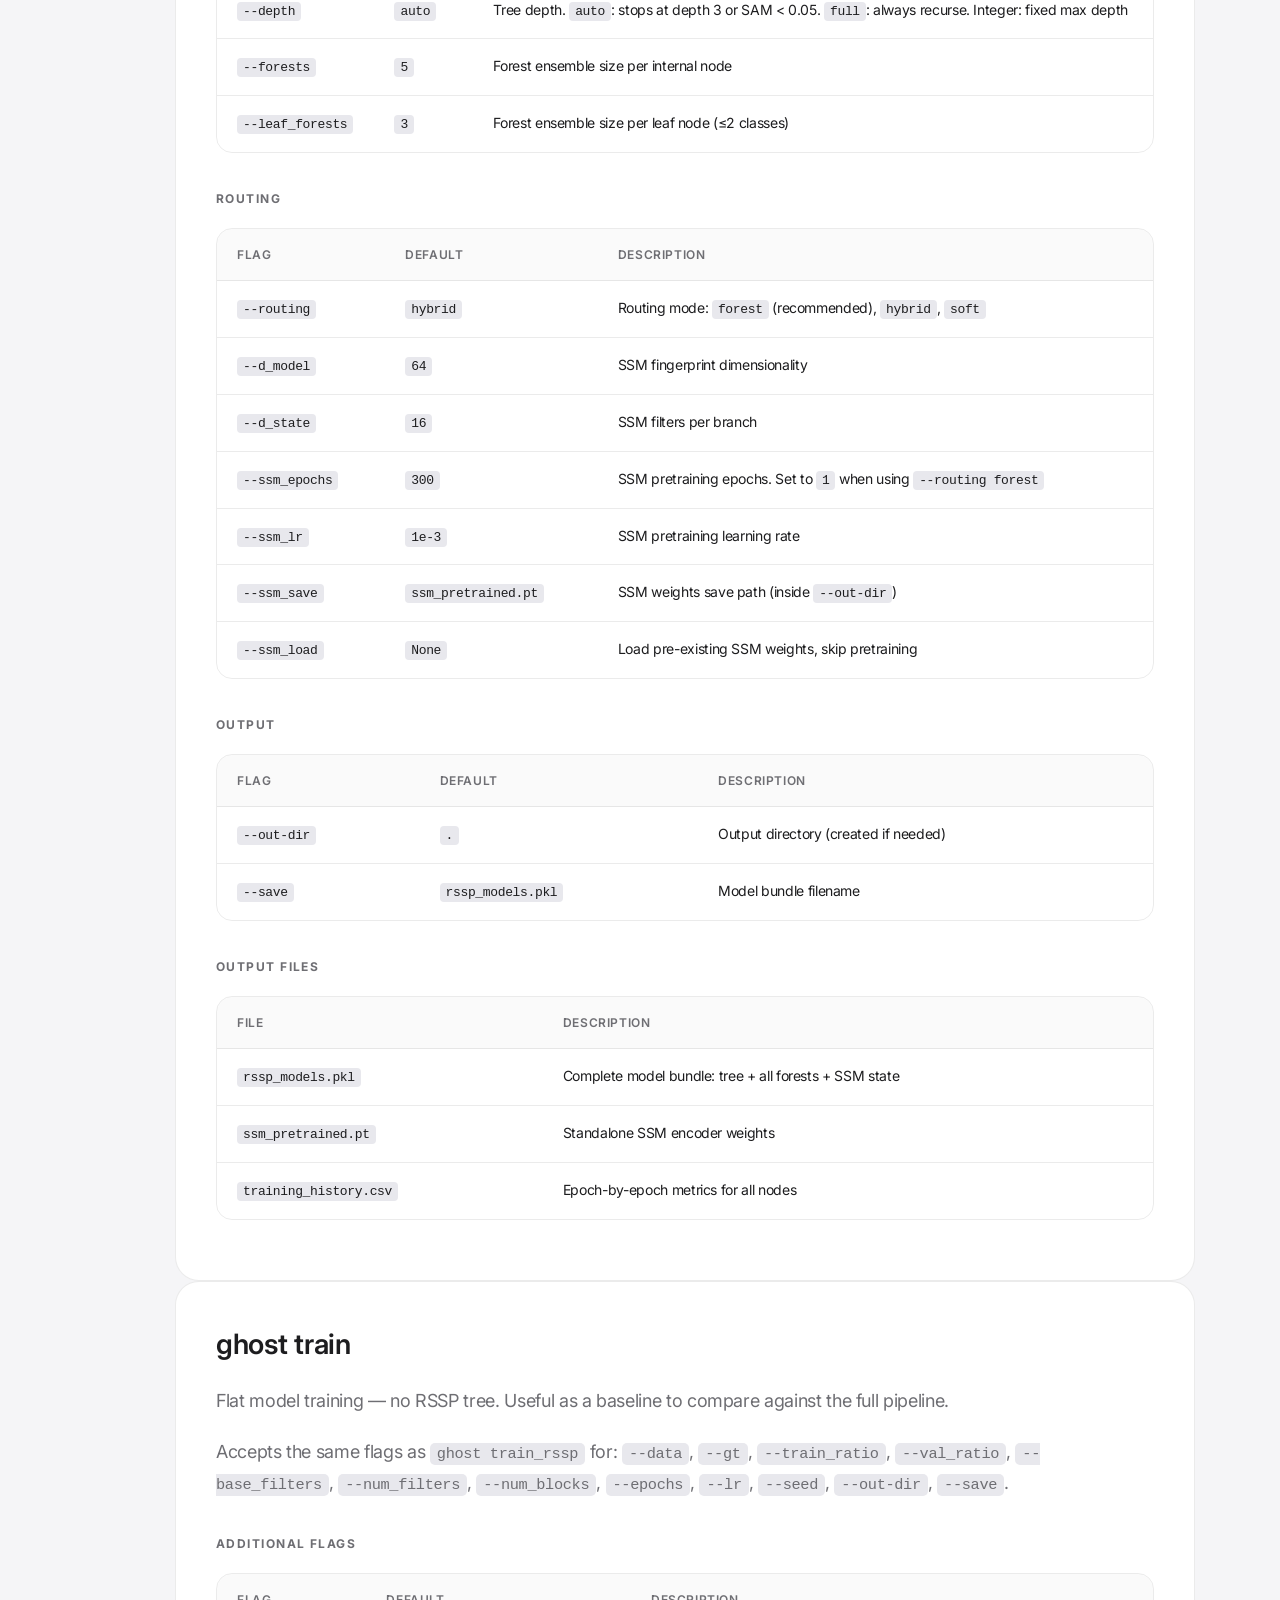
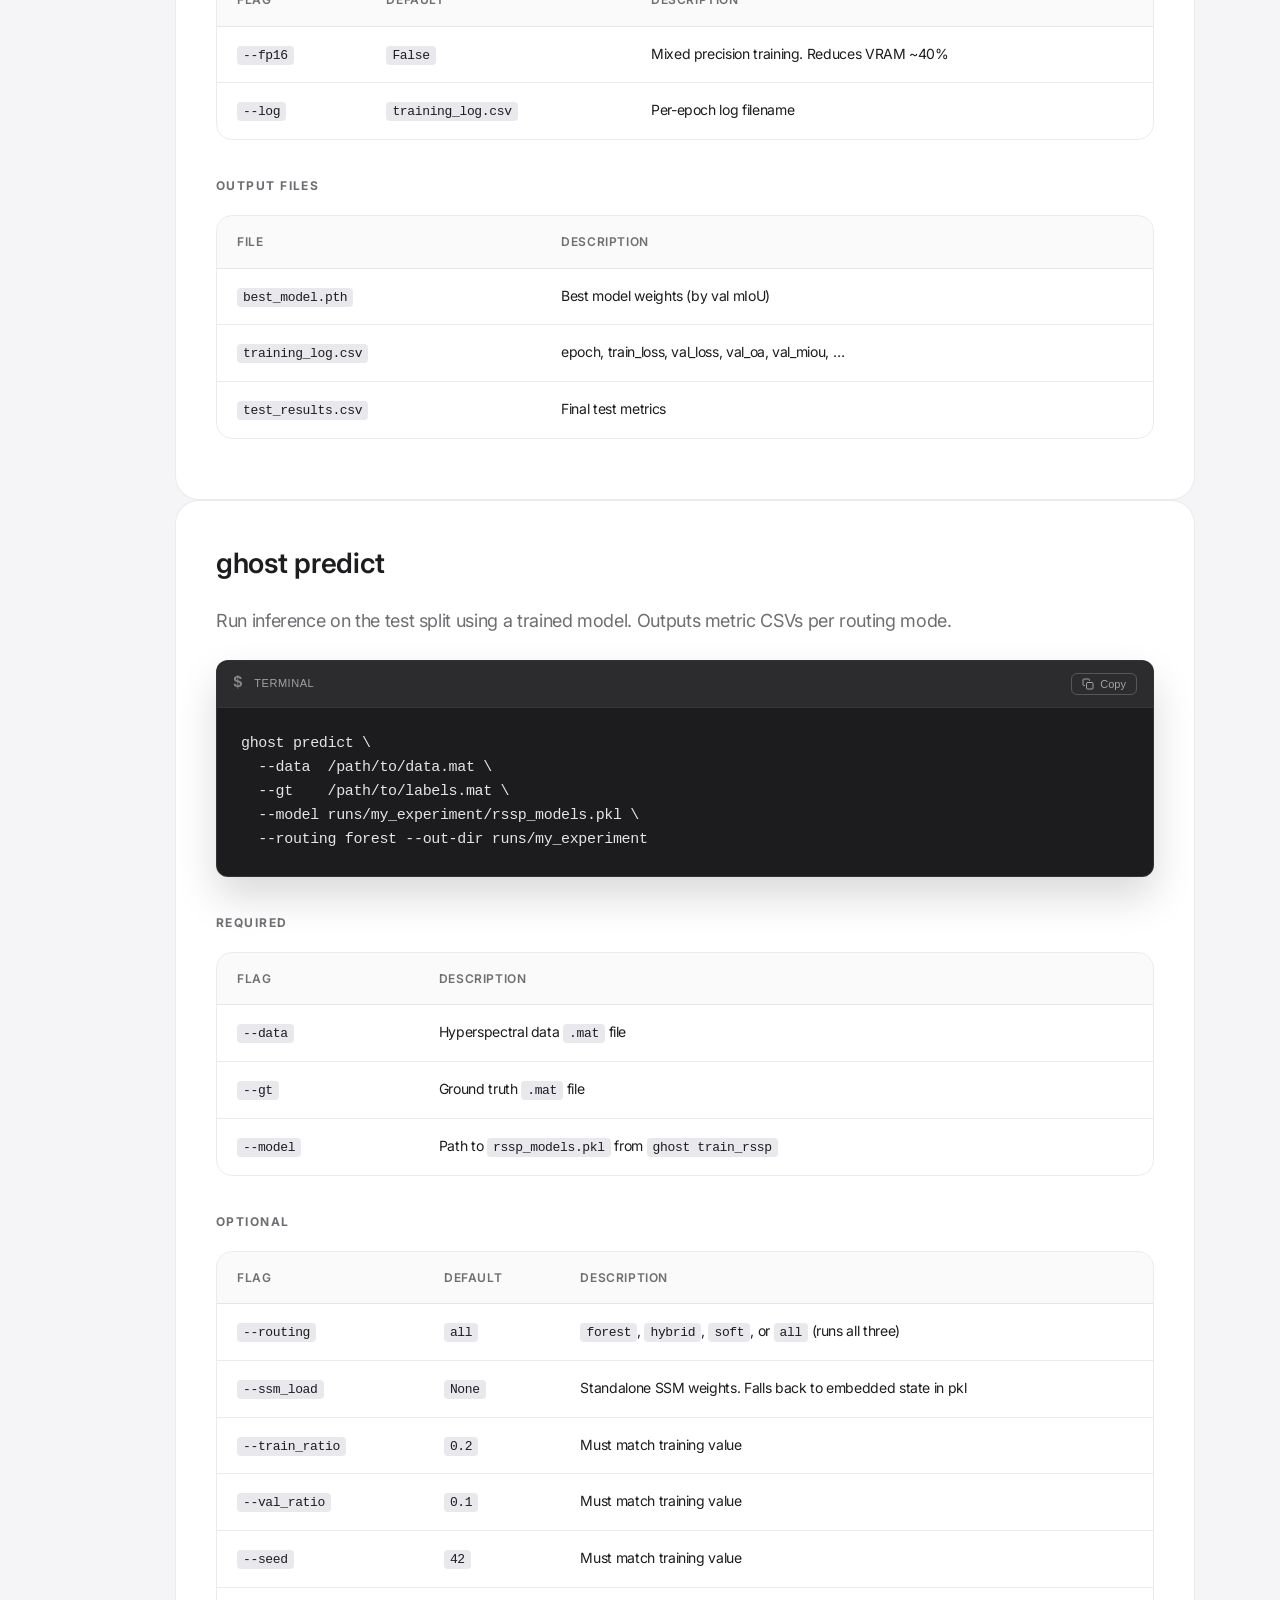
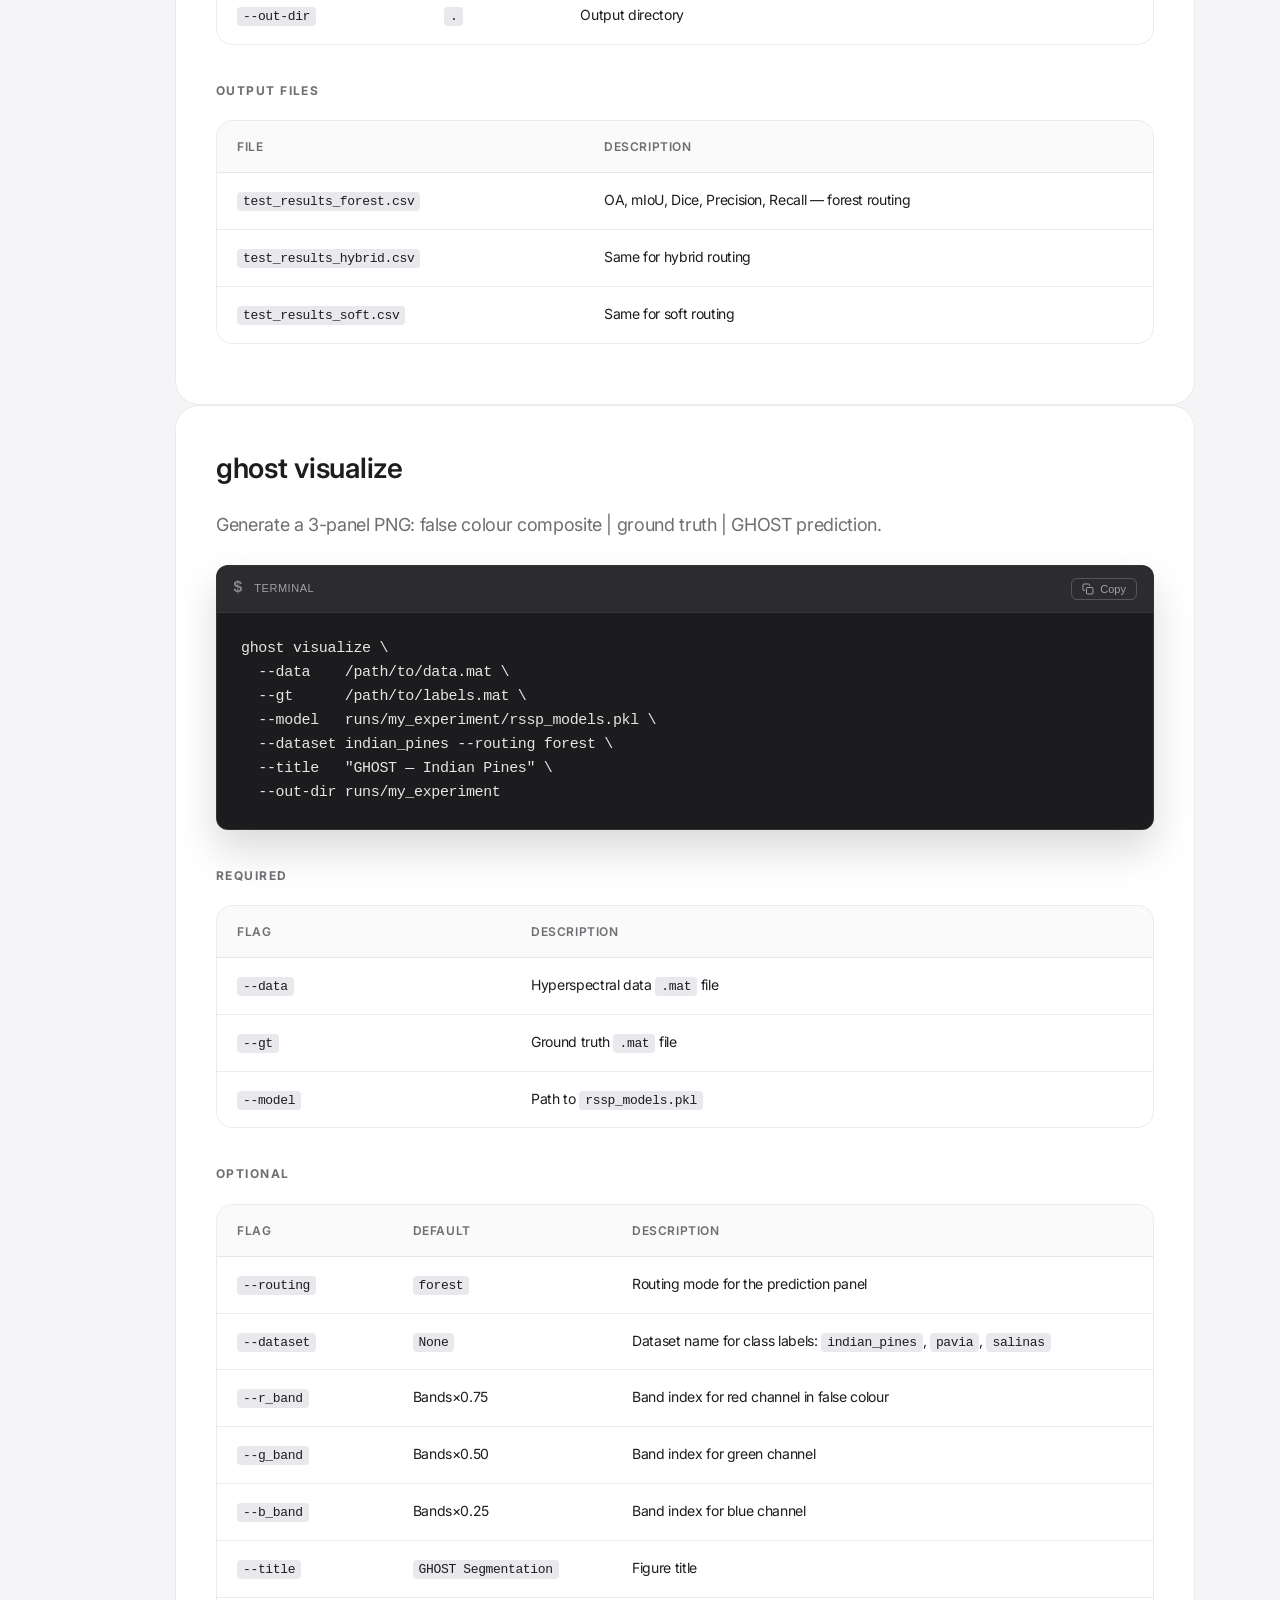
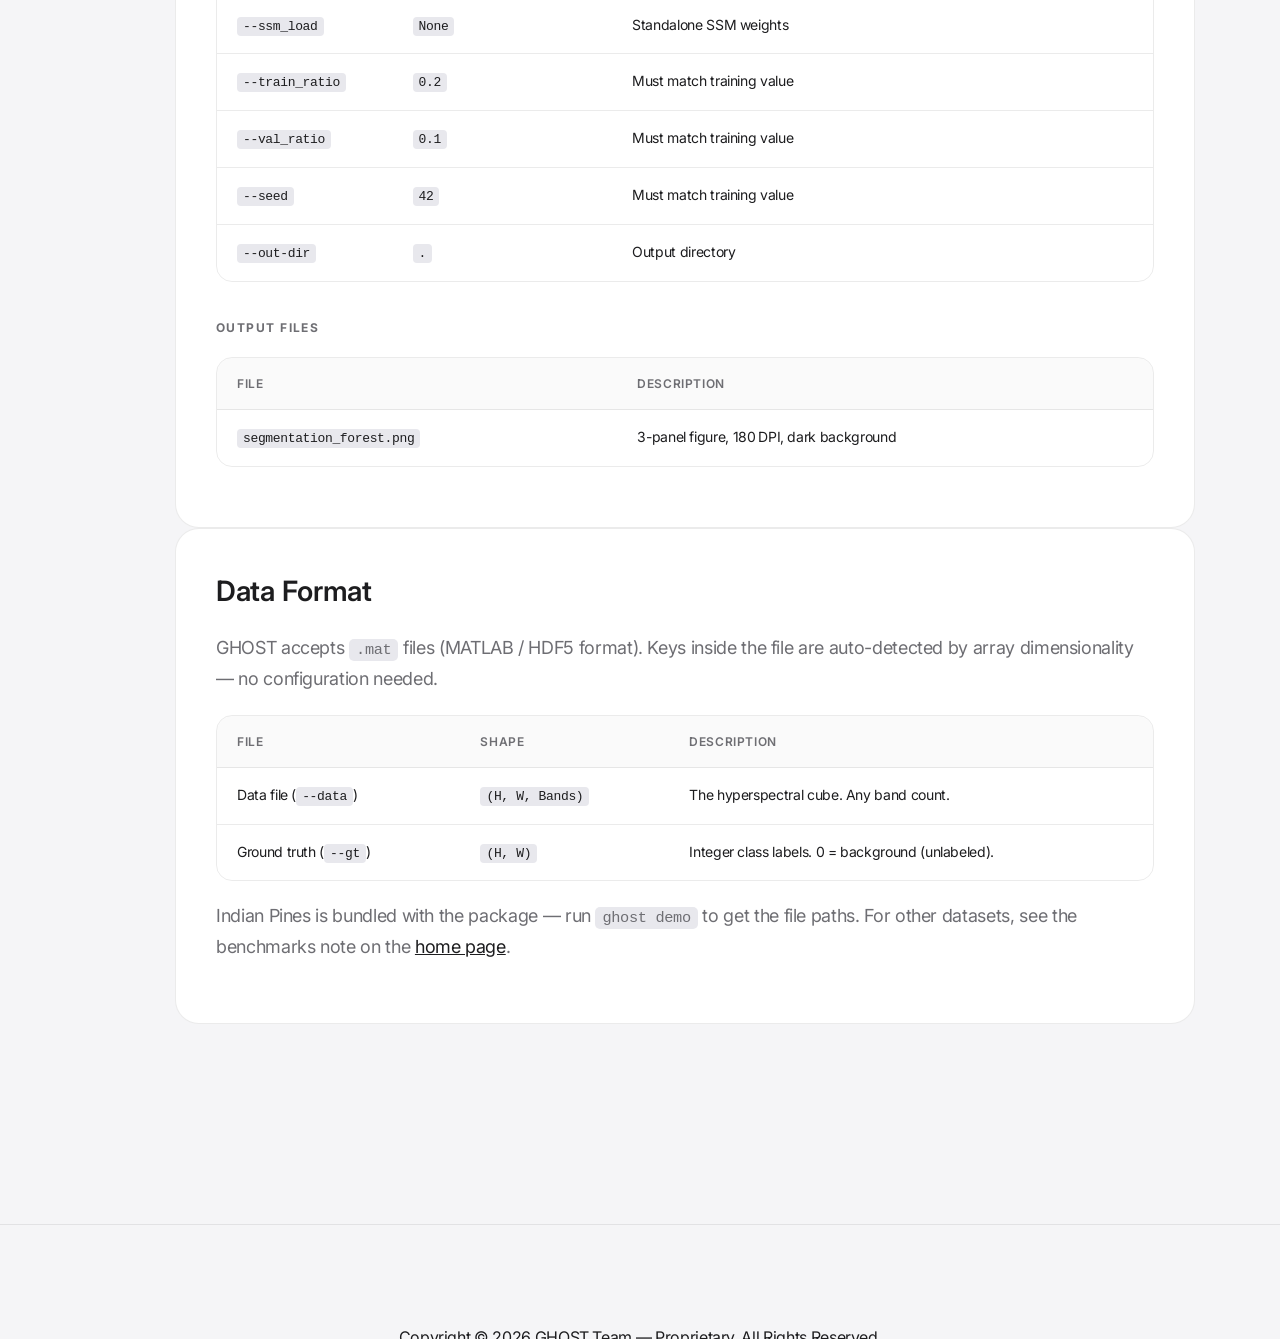
==== commit 6e7bd080: "Website upto date" ====
--- a/api.html
+++ b/api.html
@@ -1,122 +1,458 @@
 <!DOCTYPE html>
 <html lang="en">
+
 <head>
     <meta charset="UTF-8">
     <meta name="viewport" content="width=device-width, initial-scale=1.0">
     <title>GHOST | API Reference</title>
+    <meta name="description" content="GHOST CLI API Reference — all commands and flags.">
     <link rel="stylesheet" href="style.css">
-    <style>
-        .api-section { margin-bottom: 40px; }
-        .api-table { width: 100%; border-collapse: collapse; margin-top: 10px; }
-        .api-table th, .api-table td { text-align: left; padding: 12px; border-bottom: 1px solid var(--border-color); }
-        .api-table th { font-weight: 600; color: var(--text-secondary); font-size: 13px; text-transform: uppercase; }
-        .api-table td code { background: var(--code-bg); padding: 2px 6px; border-radius: 4px; font-size: 13px; }
-        .api-category { margin-top: 60px; border-left: 4px solid var(--accent-blue); padding-left: 20px; }
-    </style>
 </head>
+
 <body class="api-page">
+
     <div class="top-bar">
-        <a href="https://github.com/IshuIsAwake/GHOST/blob/main/architecture.md" class="top-btn" target="_blank">Documentation</a>
-        <a href="https://github.com/IshuIsAwake/GHOST/blob/main/API_Reference.md" class="top-btn" target="_blank">API Reference</a>
+        <a href="index.html" class="top-btn">&#8592; Home</a>
+        <a href="docs.html" class="top-btn">Documentation</a>
+        <button class="top-btn-icon" id="theme-toggle" aria-label="Toggle appearance">
+            <svg id="theme-toggle-dark-icon" viewBox="0 0 20 20" xmlns="http://www.w3.org/2000/svg">
+                <path d="M17.293 13.293A8 8 0 016.707 2.707a8.001 8.001 0 1010.586 10.586z"></path>
+            </svg>
+            <svg id="theme-toggle-light-icon" viewBox="0 0 20 20" xmlns="http://www.w3.org/2000/svg" style="display:none;">
+                <path d="M10 2a1 1 0 011 1v1a1 1 0 11-2 0V3a1 1 0 011-1zm4 8a4 4 0 11-8 0 4 4 0 018 0zm-.464 4.95l.707.707a1 1 0 001.414-1.414l-.707-.707a1 1 0 00-1.414 1.414zm2.12-10.607a1 1 0 010 1.414l-.706.707a1 1 0 11-1.414-1.414l.707-.707a1 1 0 011.414 0zM17 11a1 1 0 100-2h-1a1 1 0 100 2h1zm-7 4a1 1 0 011 1v1a1 1 0 11-2 0v-1a1 1 0 011-1zM5.05 6.464A1 1 0 106.465 5.05l-.708-.707a1 1 0 00-1.414 1.414l.707.707zm1.414 8.486l-.707.707a1 1 0 01-1.414-1.414l.707-.707a1 1 0 011.414 1.414zM4 11a1 1 0 100-2H3a1 1 0 000 2h1z" fill-rule="evenodd" clip-rule="evenodd"></path>
+            </svg>
+        </button>
     </div>
+
+    <!-- Left TOC Sidebar -->
     <nav>
         <a href="index.html">
-            <svg width="20" height="20" viewBox="0 0 24 24" fill="none" stroke="currentColor" stroke-width="2" stroke-linecap="round" stroke-linejoin="round">
+            <svg width="20" height="20" viewBox="0 0 24 24" fill="none" stroke="currentColor" stroke-width="2"
+                stroke-linecap="round" stroke-linejoin="round">
                 <path d="m3 9 9-7 9 7v11a2 2 0 0 1-2 2H5a2 2 0 0 1-2-2z"></path>
                 <polyline points="9 22 9 12 15 12 15 22"></polyline>
             </svg>
-            <span>Overview</span>
+            <span>Home</span>
+        </a>
+        <a href="#commands" data-toc="commands">
+            <svg width="20" height="20" viewBox="0 0 24 24" fill="none" stroke="currentColor" stroke-width="2"
+                stroke-linecap="round" stroke-linejoin="round">
+                <line x1="4" y1="9" x2="20" y2="9"></line>
+                <line x1="4" y1="15" x2="20" y2="15"></line>
+                <line x1="10" y1="3" x2="8" y2="21"></line>
+                <line x1="16" y1="3" x2="14" y2="21"></line>
+            </svg>
+            <span>Commands</span>
+        </a>
+        <a href="#train-rssp" data-toc="train-rssp">
+            <svg width="20" height="20" viewBox="0 0 24 24" fill="none" stroke="currentColor" stroke-width="2"
+                stroke-linecap="round" stroke-linejoin="round">
+                <line x1="4" y1="9" x2="20" y2="9"></line>
+                <line x1="4" y1="15" x2="20" y2="15"></line>
+                <line x1="10" y1="3" x2="8" y2="21"></line>
+                <line x1="16" y1="3" x2="14" y2="21"></line>
+            </svg>
+            <span>train_rssp</span>
+        </a>
+        <a href="#train" data-toc="train">
+            <svg width="20" height="20" viewBox="0 0 24 24" fill="none" stroke="currentColor" stroke-width="2"
+                stroke-linecap="round" stroke-linejoin="round">
+                <line x1="4" y1="9" x2="20" y2="9"></line>
+                <line x1="4" y1="15" x2="20" y2="15"></line>
+                <line x1="10" y1="3" x2="8" y2="21"></line>
+                <line x1="16" y1="3" x2="14" y2="21"></line>
+            </svg>
+            <span>train</span>
+        </a>
+        <a href="#predict" data-toc="predict">
+            <svg width="20" height="20" viewBox="0 0 24 24" fill="none" stroke="currentColor" stroke-width="2"
+                stroke-linecap="round" stroke-linejoin="round">
+                <line x1="4" y1="9" x2="20" y2="9"></line>
+                <line x1="4" y1="15" x2="20" y2="15"></line>
+                <line x1="10" y1="3" x2="8" y2="21"></line>
+                <line x1="16" y1="3" x2="14" y2="21"></line>
+            </svg>
+            <span>predict</span>
+        </a>
+        <a href="#visualize" data-toc="visualize">
+            <svg width="20" height="20" viewBox="0 0 24 24" fill="none" stroke="currentColor" stroke-width="2"
+                stroke-linecap="round" stroke-linejoin="round">
+                <line x1="4" y1="9" x2="20" y2="9"></line>
+                <line x1="4" y1="15" x2="20" y2="15"></line>
+                <line x1="10" y1="3" x2="8" y2="21"></line>
+                <line x1="16" y1="3" x2="14" y2="21"></line>
+            </svg>
+            <span>visualize</span>
+        </a>
+        <a href="#data-format" data-toc="data-format">
+            <svg width="20" height="20" viewBox="0 0 24 24" fill="none" stroke="currentColor" stroke-width="2"
+                stroke-linecap="round" stroke-linejoin="round">
+                <line x1="4" y1="9" x2="20" y2="9"></line>
+                <line x1="4" y1="15" x2="20" y2="15"></line>
+                <line x1="10" y1="3" x2="8" y2="21"></line>
+                <line x1="16" y1="3" x2="14" y2="21"></line>
+            </svg>
+            <span>Data Format</span>
         </a>
     </nav>
 
     <main class="docs-main">
         <div class="docs-container">
+
             <section class="docs-header">
                 <h1>API Reference</h1>
-                <p class="subtitle">Detailed command-line and internal module documentation.</p>
+                <p class="subtitle">Every command. Every flag.</p>
             </section>
 
-            <h2 class="api-category">Command Line Interface</h2>
-            <div class="api-section">
-                <h3>ghost train_rssp</h3>
-                <p>Full GHOST pipeline: SSM pretraining → RSSP tree construction → per-node forest training.</p>
+            <!-- Commands Overview -->
+            <div class="docs-card" id="commands" data-section="commands">
+                <h2>Commands</h2>
+                <p>Install: <code>pip install ghost-hsi</code></p>
                 <div class="api-table-wrapper">
                     <table class="api-table">
                         <thead>
-                            <tr><th>Flag</th><th>Default</th><th>Description</th></tr>
+                            <tr><th>Command</th><th>Description</th></tr>
                         </thead>
                         <tbody>
-                            <tr><td><code>--data</code></td><td>-</td><td>Path to hyperspectral .mat cube (H, W, C).</td></tr>
-                            <tr><td><code>--depth</code></td><td>auto</td><td>Recursive depth. 'auto' stops when SAM < 0.05.</td></tr>
-                            <tr><td><code>--routing</code></td><td>hybrid</td><td>Modes: <code>hybrid</code>, <code>forest</code>, <code>soft</code>.</td></tr>
-                            <tr><td><code>--forests</code></td><td>5</td><td>Parallel ensemble members per node.</td></tr>
-                        </tbody>
-                    </table>
-                </div>
-            </div>
-
-            <div class="api-section">
-                <h3>ghost predict</h3>
-                <p>Loads a trained bundle and runs cascade inference on test data.</p>
-                <div class="api-table-wrapper">
-                    <table class="api-table">
-                        <thead>
-                            <tr><th>Flag</th><th>Description</th></tr>
-                        </thead>
-                        <tbody>
-                            <tr><td><code>--model</code></td><td>Path to <code>rssp_models.pkl</code>.</td></tr>
-                            <tr><td><code>--routing</code></td><td>Mode to use (or 'all' for comparative results).</td></tr>
-                        </tbody>
-                    </table>
-                </div>
-            </div>
-
-            <h2 class="api-category">Python API: Datasets & Models</h2>
-            <div class="api-section">
-                <h3>HyperspectralDataset</h3>
-                <p>Universal .mat loader with stratified spatial splitting.</p>
-                <div class="api-table-wrapper">
-                    <table class="api-table">
-                        <thead>
-                            <tr><th>Parameter</th><th>Role</th></tr>
-                        </thead>
-                        <tbody>
-                            <tr><td><code>train_ratio</code></td><td>Fraction of labeled pixels for training (default 0.2).</td></tr>
-                            <tr><td><code>use_fp16</code></td><td>Enables min-max normalization for half-precision safety.</td></tr>
-                        </tbody>
-                    </table>
-                </div>
-            </div>
-
-            <div class="api-section">
-                <h3>HyperspectralNet</h3>
-                <p>The core GHOST model: CR → 3D Stack → SE → 2D U-Net.</p>
-                <div class="api-table-wrapper">
-                    <table class="api-table">
-                        <thead>
-                            <tr><th>Parameter</th><th>Description</th></tr>
-                        </thead>
-                        <tbody>
-                            <tr><td><code>num_filters</code></td><td>3D spatial-spectral feature width (default 8).</td></tr>
-                            <tr><td><code>base_filters</code></td><td>U-Net encoder starting capacity (default 32).</td></tr>
-                        </tbody>
-                    </table>
-                </div>
-            </div>
-
-            <h2 class="api-category">Python API: RSSP & SSSR</h2>
-            <div class="api-section">
-                <h3>build_rssp_tree()</h3>
-                <p>Constructs the binary spectral hierarchy from class mean statistics.</p>
-            </div>
-
-            <div class="api-section">
-                <h3>run_inference()</h3>
-                <p>Executes soft path weighting and accumulates leaf probabilities.</p>
-            </div>
+                            <tr><td><code>ghost train_rssp</code></td><td>Full GHOST pipeline — tree + forests + routing</td></tr>
+                            <tr><td><code>ghost train</code></td><td>Flat model training, no RSSP tree (baseline)</td></tr>
+                            <tr><td><code>ghost predict</code></td><td>Inference on test split, compute metrics</td></tr>
+                            <tr><td><code>ghost visualize</code></td><td>Generate 3-panel segmentation figure</td></tr>
+                            <tr><td><code>ghost demo</code></td><td>Print bundled Indian Pines file paths</td></tr>
+                            <tr><td><code>ghost version</code></td><td>Print installed version</td></tr>
+                        </tbody>
+                    </table>
+                </div>
+            </div>
+
+            <!-- ghost train_rssp -->
+            <div class="docs-card" id="train-rssp" data-section="train-rssp">
+                <h2>ghost train_rssp</h2>
+                <p>Primary training command. Builds the RSSP tree, trains per-node forest ensembles.</p>
+                <div class="terminal-window" style="margin: 24px 0;">
+                    <div class="terminal-header">
+                        <div class="terminal-controls">
+                            <span class="terminal-prompt">$</span>
+                            <span class="terminal-title">Terminal</span>
+                        </div>
+                        <button class="terminal-copy-btn" data-copy-target="api-train-rssp-example">
+                            <svg width="12" height="12" viewBox="0 0 24 24" fill="none" stroke="currentColor"
+                                stroke-width="2" stroke-linecap="round" stroke-linejoin="round">
+                                <rect x="9" y="9" width="13" height="13" rx="2" ry="2"></rect>
+                                <path d="M5 15H4a2 2 0 0 1-2-2V4a2 2 0 0 1 2-2h9a2 2 0 0 1 2 2v1"></path>
+                            </svg>
+                            <span>Copy</span>
+                        </button>
+                    </div>
+                    <pre><code id="api-train-rssp-example">ghost train_rssp \
+  --data /path/to/data.mat \
+  --gt   /path/to/labels.mat \
+  --loss dice --routing forest \
+  --base_filters 32 --num_filters 8 \
+  --forests 5 --leaf_forests 3 \
+  --epochs 400 --patience 50 --min_epochs 40 \
+  --out-dir runs/my_experiment</code></pre>
+                </div>
+
+                <h3 class="flag-group-title">Required</h3>
+                <div class="api-table-wrapper">
+                    <table class="api-table">
+                        <thead><tr><th>Flag</th><th>Description</th></tr></thead>
+                        <tbody>
+                            <tr><td><code>--data</code></td><td>Path to hyperspectral <code>.mat</code> file. Shape: <code>(H, W, Bands)</code></td></tr>
+                            <tr><td><code>--gt</code></td><td>Path to ground truth <code>.mat</code> file. Shape: <code>(H, W)</code>, integer class IDs, 0 = background</td></tr>
+                        </tbody>
+                    </table>
+                </div>
+
+                <h3 class="flag-group-title">Data</h3>
+                <div class="api-table-wrapper">
+                    <table class="api-table">
+                        <thead><tr><th>Flag</th><th>Default</th><th>Description</th></tr></thead>
+                        <tbody>
+                            <tr><td><code>--train_ratio</code></td><td><code>0.2</code></td><td>Fraction of labeled pixels per class for training</td></tr>
+                            <tr><td><code>--val_ratio</code></td><td><code>0.1</code></td><td>Fraction of labeled pixels per class for validation</td></tr>
+                        </tbody>
+                    </table>
+                </div>
+
+                <h3 class="flag-group-title">Model</h3>
+                <div class="api-table-wrapper">
+                    <table class="api-table">
+                        <thead><tr><th>Flag</th><th>Default</th><th>Description</th></tr></thead>
+                        <tbody>
+                            <tr><td><code>--base_filters</code></td><td><code>32</code></td><td>U-Net base filters. Channel progression: f → 2f → 4f → 8f → 16f</td></tr>
+                            <tr><td><code>--num_filters</code></td><td><code>8</code></td><td>Spectral 3D conv filters per layer</td></tr>
+                            <tr><td><code>--num_blocks</code></td><td><code>3</code></td><td>Number of 3D conv blocks</td></tr>
+                        </tbody>
+                    </table>
+                </div>
+
+                <h3 class="flag-group-title">Training</h3>
+                <div class="api-table-wrapper">
+                    <table class="api-table">
+                        <thead><tr><th>Flag</th><th>Default</th><th>Description</th></tr></thead>
+                        <tbody>
+                            <tr><td><code>--epochs</code></td><td><code>400</code></td><td>Base epoch budget for root node. Child nodes receive scaled budgets</td></tr>
+                            <tr><td><code>--lr</code></td><td><code>1e-4</code></td><td>Learning rate (AdamW)</td></tr>
+                            <tr><td><code>--loss</code></td><td><code>ce</code></td><td>Loss function: <code>ce</code>, <code>dice</code>, <code>focal</code>, <code>squared_ce</code></td></tr>
+                            <tr><td><code>--focal_gamma</code></td><td><code>2.0</code></td><td>Gamma for focal loss only</td></tr>
+                            <tr><td><code>--patience</code></td><td><code>50</code></td><td>Early stop after N epochs without improvement</td></tr>
+                            <tr><td><code>--min_epochs</code></td><td><code>40</code></td><td>Never early-stop before this epoch</td></tr>
+                            <tr><td><code>--warmup_epochs</code></td><td><code>0</code></td><td>Linear LR warmup epochs</td></tr>
+                            <tr><td><code>--val_interval</code></td><td><code>20</code></td><td>Validate every N epochs</td></tr>
+                            <tr><td><code>--seed</code></td><td><code>42</code></td><td>Random seed</td></tr>
+                        </tbody>
+                    </table>
+                </div>
+
+                <h3 class="flag-group-title">RSSP Tree</h3>
+                <div class="api-table-wrapper">
+                    <table class="api-table">
+                        <thead><tr><th>Flag</th><th>Default</th><th>Description</th></tr></thead>
+                        <tbody>
+                            <tr><td><code>--depth</code></td><td><code>auto</code></td><td>Tree depth. <code>auto</code>: stops at depth 3 or SAM &lt; 0.05. <code>full</code>: always recurse. Integer: fixed max depth</td></tr>
+                            <tr><td><code>--forests</code></td><td><code>5</code></td><td>Forest ensemble size per internal node</td></tr>
+                            <tr><td><code>--leaf_forests</code></td><td><code>3</code></td><td>Forest ensemble size per leaf node (≤2 classes)</td></tr>
+                        </tbody>
+                    </table>
+                </div>
+
+                <h3 class="flag-group-title">Routing</h3>
+                <div class="api-table-wrapper">
+                    <table class="api-table">
+                        <thead><tr><th>Flag</th><th>Default</th><th>Description</th></tr></thead>
+                        <tbody>
+                            <tr><td><code>--routing</code></td><td><code>hybrid</code></td><td>Routing mode: <code>forest</code> (recommended), <code>hybrid</code>, <code>soft</code></td></tr>
+                            <tr><td><code>--d_model</code></td><td><code>64</code></td><td>SSM fingerprint dimensionality</td></tr>
+                            <tr><td><code>--d_state</code></td><td><code>16</code></td><td>SSM filters per branch</td></tr>
+                            <tr><td><code>--ssm_epochs</code></td><td><code>300</code></td><td>SSM pretraining epochs. Set to <code>1</code> when using <code>--routing forest</code></td></tr>
+                            <tr><td><code>--ssm_lr</code></td><td><code>1e-3</code></td><td>SSM pretraining learning rate</td></tr>
+                            <tr><td><code>--ssm_save</code></td><td><code>ssm_pretrained.pt</code></td><td>SSM weights save path (inside <code>--out-dir</code>)</td></tr>
+                            <tr><td><code>--ssm_load</code></td><td><code>None</code></td><td>Load pre-existing SSM weights, skip pretraining</td></tr>
+                        </tbody>
+                    </table>
+                </div>
+
+                <h3 class="flag-group-title">Output</h3>
+                <div class="api-table-wrapper">
+                    <table class="api-table">
+                        <thead><tr><th>Flag</th><th>Default</th><th>Description</th></tr></thead>
+                        <tbody>
+                            <tr><td><code>--out-dir</code></td><td><code>.</code></td><td>Output directory (created if needed)</td></tr>
+                            <tr><td><code>--save</code></td><td><code>rssp_models.pkl</code></td><td>Model bundle filename</td></tr>
+                        </tbody>
+                    </table>
+                </div>
+
+                <h3 class="flag-group-title">Output Files</h3>
+                <div class="api-table-wrapper">
+                    <table class="api-table">
+                        <thead><tr><th>File</th><th>Description</th></tr></thead>
+                        <tbody>
+                            <tr><td><code>rssp_models.pkl</code></td><td>Complete model bundle: tree + all forests + SSM state</td></tr>
+                            <tr><td><code>ssm_pretrained.pt</code></td><td>Standalone SSM encoder weights</td></tr>
+                            <tr><td><code>training_history.csv</code></td><td>Epoch-by-epoch metrics for all nodes</td></tr>
+                        </tbody>
+                    </table>
+                </div>
+            </div>
+
+            <!-- ghost train -->
+            <div class="docs-card" id="train" data-section="train">
+                <h2>ghost train</h2>
+                <p>Flat model training — no RSSP tree. Useful as a baseline to compare against the full pipeline.</p>
+                <p>Accepts the same flags as <code>ghost train_rssp</code> for: <code>--data</code>, <code>--gt</code>, <code>--train_ratio</code>, <code>--val_ratio</code>, <code>--base_filters</code>, <code>--num_filters</code>, <code>--num_blocks</code>, <code>--epochs</code>, <code>--lr</code>, <code>--seed</code>, <code>--out-dir</code>, <code>--save</code>.</p>
+
+                <h3 class="flag-group-title">Additional Flags</h3>
+                <div class="api-table-wrapper">
+                    <table class="api-table">
+                        <thead><tr><th>Flag</th><th>Default</th><th>Description</th></tr></thead>
+                        <tbody>
+                            <tr><td><code>--fp16</code></td><td><code>False</code></td><td>Mixed precision training. Reduces VRAM ~40%</td></tr>
+                            <tr><td><code>--log</code></td><td><code>training_log.csv</code></td><td>Per-epoch log filename</td></tr>
+                        </tbody>
+                    </table>
+                </div>
+
+                <h3 class="flag-group-title">Output Files</h3>
+                <div class="api-table-wrapper">
+                    <table class="api-table">
+                        <thead><tr><th>File</th><th>Description</th></tr></thead>
+                        <tbody>
+                            <tr><td><code>best_model.pth</code></td><td>Best model weights (by val mIoU)</td></tr>
+                            <tr><td><code>training_log.csv</code></td><td>epoch, train_loss, val_loss, val_oa, val_miou, …</td></tr>
+                            <tr><td><code>test_results.csv</code></td><td>Final test metrics</td></tr>
+                        </tbody>
+                    </table>
+                </div>
+            </div>
+
+            <!-- ghost predict -->
+            <div class="docs-card" id="predict" data-section="predict">
+                <h2>ghost predict</h2>
+                <p>Run inference on the test split using a trained model. Outputs metric CSVs per routing mode.</p>
+                <div class="terminal-window" style="margin: 24px 0;">
+                    <div class="terminal-header">
+                        <div class="terminal-controls">
+                            <span class="terminal-prompt">$</span>
+                            <span class="terminal-title">Terminal</span>
+                        </div>
+                        <button class="terminal-copy-btn" data-copy-target="api-predict-example">
+                            <svg width="12" height="12" viewBox="0 0 24 24" fill="none" stroke="currentColor"
+                                stroke-width="2" stroke-linecap="round" stroke-linejoin="round">
+                                <rect x="9" y="9" width="13" height="13" rx="2" ry="2"></rect>
+                                <path d="M5 15H4a2 2 0 0 1-2-2V4a2 2 0 0 1 2-2h9a2 2 0 0 1 2 2v1"></path>
+                            </svg>
+                            <span>Copy</span>
+                        </button>
+                    </div>
+                    <pre><code id="api-predict-example">ghost predict \
+  --data  /path/to/data.mat \
+  --gt    /path/to/labels.mat \
+  --model runs/my_experiment/rssp_models.pkl \
+  --routing forest --out-dir runs/my_experiment</code></pre>
+                </div>
+
+                <h3 class="flag-group-title">Required</h3>
+                <div class="api-table-wrapper">
+                    <table class="api-table">
+                        <thead><tr><th>Flag</th><th>Description</th></tr></thead>
+                        <tbody>
+                            <tr><td><code>--data</code></td><td>Hyperspectral data <code>.mat</code> file</td></tr>
+                            <tr><td><code>--gt</code></td><td>Ground truth <code>.mat</code> file</td></tr>
+                            <tr><td><code>--model</code></td><td>Path to <code>rssp_models.pkl</code> from <code>ghost train_rssp</code></td></tr>
+                        </tbody>
+                    </table>
+                </div>
+
+                <h3 class="flag-group-title">Optional</h3>
+                <div class="api-table-wrapper">
+                    <table class="api-table">
+                        <thead><tr><th>Flag</th><th>Default</th><th>Description</th></tr></thead>
+                        <tbody>
+                            <tr><td><code>--routing</code></td><td><code>all</code></td><td><code>forest</code>, <code>hybrid</code>, <code>soft</code>, or <code>all</code> (runs all three)</td></tr>
+                            <tr><td><code>--ssm_load</code></td><td><code>None</code></td><td>Standalone SSM weights. Falls back to embedded state in pkl</td></tr>
+                            <tr><td><code>--train_ratio</code></td><td><code>0.2</code></td><td>Must match training value</td></tr>
+                            <tr><td><code>--val_ratio</code></td><td><code>0.1</code></td><td>Must match training value</td></tr>
+                            <tr><td><code>--seed</code></td><td><code>42</code></td><td>Must match training value</td></tr>
+                            <tr><td><code>--out-dir</code></td><td><code>.</code></td><td>Output directory</td></tr>
+                        </tbody>
+                    </table>
+                </div>
+
+                <h3 class="flag-group-title">Output Files</h3>
+                <div class="api-table-wrapper">
+                    <table class="api-table">
+                        <thead><tr><th>File</th><th>Description</th></tr></thead>
+                        <tbody>
+                            <tr><td><code>test_results_forest.csv</code></td><td>OA, mIoU, Dice, Precision, Recall — forest routing</td></tr>
+                            <tr><td><code>test_results_hybrid.csv</code></td><td>Same for hybrid routing</td></tr>
+                            <tr><td><code>test_results_soft.csv</code></td><td>Same for soft routing</td></tr>
+                        </tbody>
+                    </table>
+                </div>
+            </div>
+
+            <!-- ghost visualize -->
+            <div class="docs-card" id="visualize" data-section="visualize">
+                <h2>ghost visualize</h2>
+                <p>Generate a 3-panel PNG: false colour composite | ground truth | GHOST prediction.</p>
+                <div class="terminal-window" style="margin: 24px 0;">
+                    <div class="terminal-header">
+                        <div class="terminal-controls">
+                            <span class="terminal-prompt">$</span>
+                            <span class="terminal-title">Terminal</span>
+                        </div>
+                        <button class="terminal-copy-btn" data-copy-target="api-visualize-example">
+                            <svg width="12" height="12" viewBox="0 0 24 24" fill="none" stroke="currentColor"
+                                stroke-width="2" stroke-linecap="round" stroke-linejoin="round">
+                                <rect x="9" y="9" width="13" height="13" rx="2" ry="2"></rect>
+                                <path d="M5 15H4a2 2 0 0 1-2-2V4a2 2 0 0 1 2-2h9a2 2 0 0 1 2 2v1"></path>
+                            </svg>
+                            <span>Copy</span>
+                        </button>
+                    </div>
+                    <pre><code id="api-visualize-example">ghost visualize \
+  --data    /path/to/data.mat \
+  --gt      /path/to/labels.mat \
+  --model   runs/my_experiment/rssp_models.pkl \
+  --dataset indian_pines --routing forest \
+  --title   "GHOST — Indian Pines" \
+  --out-dir runs/my_experiment</code></pre>
+                </div>
+
+                <h3 class="flag-group-title">Required</h3>
+                <div class="api-table-wrapper">
+                    <table class="api-table">
+                        <thead><tr><th>Flag</th><th>Description</th></tr></thead>
+                        <tbody>
+                            <tr><td><code>--data</code></td><td>Hyperspectral data <code>.mat</code> file</td></tr>
+                            <tr><td><code>--gt</code></td><td>Ground truth <code>.mat</code> file</td></tr>
+                            <tr><td><code>--model</code></td><td>Path to <code>rssp_models.pkl</code></td></tr>
+                        </tbody>
+                    </table>
+                </div>
+
+                <h3 class="flag-group-title">Optional</h3>
+                <div class="api-table-wrapper">
+                    <table class="api-table">
+                        <thead><tr><th>Flag</th><th>Default</th><th>Description</th></tr></thead>
+                        <tbody>
+                            <tr><td><code>--routing</code></td><td><code>forest</code></td><td>Routing mode for the prediction panel</td></tr>
+                            <tr><td><code>--dataset</code></td><td><code>None</code></td><td>Dataset name for class labels: <code>indian_pines</code>, <code>pavia</code>, <code>salinas</code></td></tr>
+                            <tr><td><code>--r_band</code></td><td>Bands×0.75</td><td>Band index for red channel in false colour</td></tr>
+                            <tr><td><code>--g_band</code></td><td>Bands×0.50</td><td>Band index for green channel</td></tr>
+                            <tr><td><code>--b_band</code></td><td>Bands×0.25</td><td>Band index for blue channel</td></tr>
+                            <tr><td><code>--title</code></td><td><code>GHOST Segmentation</code></td><td>Figure title</td></tr>
+                            <tr><td><code>--ssm_load</code></td><td><code>None</code></td><td>Standalone SSM weights</td></tr>
+                            <tr><td><code>--train_ratio</code></td><td><code>0.2</code></td><td>Must match training value</td></tr>
+                            <tr><td><code>--val_ratio</code></td><td><code>0.1</code></td><td>Must match training value</td></tr>
+                            <tr><td><code>--seed</code></td><td><code>42</code></td><td>Must match training value</td></tr>
+                            <tr><td><code>--out-dir</code></td><td><code>.</code></td><td>Output directory</td></tr>
+                        </tbody>
+                    </table>
+                </div>
+
+                <h3 class="flag-group-title">Output Files</h3>
+                <div class="api-table-wrapper">
+                    <table class="api-table">
+                        <thead><tr><th>File</th><th>Description</th></tr></thead>
+                        <tbody>
+                            <tr><td><code>segmentation_forest.png</code></td><td>3-panel figure, 180&thinsp;DPI, dark background</td></tr>
+                        </tbody>
+                    </table>
+                </div>
+            </div>
+
+            <!-- Data Format -->
+            <div class="docs-card" id="data-format" data-section="data-format">
+                <h2>Data Format</h2>
+                <p>GHOST accepts <code>.mat</code> files (MATLAB / HDF5 format). Keys inside the file are auto-detected by array dimensionality — no configuration needed.</p>
+                <div class="api-table-wrapper">
+                    <table class="api-table">
+                        <thead><tr><th>File</th><th>Shape</th><th>Description</th></tr></thead>
+                        <tbody>
+                            <tr><td>Data file (<code>--data</code>)</td><td><code>(H, W, Bands)</code></td><td>The hyperspectral cube. Any band count.</td></tr>
+                            <tr><td>Ground truth (<code>--gt</code>)</td><td><code>(H, W)</code></td><td>Integer class labels. 0 = background (unlabeled).</td></tr>
+                        </tbody>
+                    </table>
+                </div>
+                <p style="margin-top: 20px;">Indian Pines is bundled with the package — run <code>ghost demo</code> to get the file paths. For other datasets, see the benchmarks note on the <a href="index.html#benchmarks" style="color: var(--text-primary); text-decoration: underline;">home page</a>.</p>
+            </div>
+
         </div>
     </main>
 
+    <footer>
+        <div class="docs-container footer-content">
+            <div class="footer-bottom">
+                <p>Copyright &copy; 2026 GHOST Team &mdash; Proprietary. All Rights Reserved.</p>
+            </div>
+        </div>
+    </footer>
+
     <script src="script.js"></script>
 </body>
+
 </html>
--- a/style.css
+++ b/style.css
@@ -352,7 +352,7 @@
 /* Apps Grid */
 .apps-grid {
     display: grid;
-    grid-template-columns: repeat(auto-fit, minmax(400px, 1fr));
+    grid-template-columns: repeat(auto-fit, minmax(280px, 1fr));
     gap: 40px;
     margin-top: 40px;
 }
@@ -402,8 +402,9 @@
 .app-badge {
     display: inline-block;
     padding: 6px 14px;
-    background: rgba(255, 255, 255, 0.05);
-    color: var(--accent-blue);
+    background: transparent;
+    color: var(--text-secondary);
+    border: 1px solid var(--border-color);
     border-radius: 20px;
     font-size: 11px;
     font-weight: 600;
@@ -496,6 +497,123 @@
         right: 20px;
         flex-direction: column;
         align-items: flex-end;
+        gap: 8px;
+    }
+
+    .top-btn {
+        padding: 6px 14px;
+        font-size: 11px;
+    }
+
+    /* Index Scaling */
+    .hero-content h1 {
+        font-size: 60px;
+    }
+
+    .hero-tagline {
+        font-size: 24px;
+        padding: 0 10px;
+    }
+
+    .hero-subtitle {
+        font-size: 16px;
+        margin-bottom: 40px;
+        padding: 0 15px;
+    }
+
+    .rssp-content h2 {
+        font-size: 32px;
+    }
+
+    /* Section Spacing */
+    section {
+        padding: 60px 0;
+    }
+
+    /* App Card Scaling */
+    .app-info {
+        padding: 24px;
+    }
+
+    .app-card h3 {
+        font-size: 24px;
+    }
+
+    .app-image {
+        height: 200px;
+    }
+
+    /* Docs/API Scaling */
+    .docs-header h1 {
+        font-size: 36px;
+    }
+
+    .docs-main {
+        padding-top: 100px;
+    }
+
+    .docs-card {
+        padding: 24px;
+    }
+
+    .api-table-wrapper {
+        overflow-x: auto;
+        -webkit-overflow-scrolling: touch;
+        margin: 20px -24px;
+        padding: 0 24px;
+    }
+
+    .api-table {
+        min-width: 600px;
+    }
+
+    .author-separator {
+        display: none;
+    }
+
+    .author-links {
+        flex-direction: column;
+        gap: 10px;
+    }
+
+    /* Sidebar to Bottom Bar */
+    nav {
+        left: 20px;
+        right: 20px;
+        bottom: 20px;
+        top: auto;
+        transform: translateY(100px);
+        width: calc(100% - 40px);
+        height: 60px;
+        flex-direction: row;
+        justify-content: center;
+        padding: 0;
+        border-radius: 20px;
+    }
+
+    nav.loaded {
+        transform: translateY(0);
+    }
+
+    nav:hover {
+        width: calc(100% - 40px);
+    }
+
+    nav a {
+        width: auto;
+        padding: 0 15px;
+        margin: 0;
+        justify-content: center;
+    }
+
+    nav a span, .theme-toggle span {
+        display: none;
+    }
+
+    .theme-toggle {
+        width: auto;
+        padding: 0 15px;
+        margin-top: 0;
     }
 }
 
@@ -820,7 +938,7 @@
 }
 
 .terminal-prompt {
-    color: var(--accent-blue);
+    color: #86868b;
     font-family: 'SF Mono', monospace;
     font-weight: 700;
 }
@@ -951,6 +1069,45 @@
     font-size: 24px;
 }
 
+/* Pending / empty table rows */
+.pending-row td {
+    color: var(--text-secondary);
+    opacity: 0.4;
+}
+
+/* Inline code in paragraphs and notes */
+p code, .table-note code, .step-card p code {
+    background: var(--code-bg);
+    padding: 2px 7px;
+    border-radius: 5px;
+    font-family: 'SF Mono', 'Fira Code', monospace;
+    font-size: 0.85em;
+    font-style: normal;
+}
+
+/* Flag group sub-headings inside docs-card */
+.flag-group-title {
+    font-size: 12px;
+    font-weight: 700;
+    text-transform: uppercase;
+    letter-spacing: 0.12em;
+    color: var(--text-secondary);
+    margin: 36px 0 14px;
+}
+
+/* Active top-bar button (current page) */
+.top-btn-active {
+    background: transparent;
+    color: var(--text-primary);
+    border: 1px solid var(--border-color);
+    box-shadow: none;
+}
+
+.top-btn-active:hover {
+    background: var(--border-color);
+    transform: none;
+}
+
 /* Docs and API Page Layouts */
 .docs-page, .api-page {
     background: var(--bg-white);
@@ -958,16 +1115,11 @@
     line-height: 1.6;
 }
 
-.docs-main {
-    padding-top: 120px;
-    padding-bottom: 100px;
-    min-height: 100vh;
-}
 
 .docs-container {
-    max-width: 900px;
+    max-width: 1100px;
     margin: 0 auto;
-    padding: 0 24px;
+    padding: 0 40px;
 }
 
 .docs-header {
@@ -1015,9 +1167,10 @@
 }
 
 .docs-card p {
-    font-size: 17px;
+    font-size: 18px;
     color: var(--text-secondary);
     margin-bottom: 20px;
+    line-height: 1.7;
 }
 
 .docs-code-block {
@@ -1117,3 +1270,150 @@
     border-top: 1px solid var(--border-color);
     margin-top: 100px;
 }
+
+/* Smooth scroll */
+html {
+    scroll-behavior: smooth;
+}
+
+/* Docs / API pages — offset content from left sidebar */
+.docs-main {
+    padding-top: 120px;
+    padding-bottom: 100px;
+    padding-left: 90px;
+    min-height: 100vh;
+}
+
+@media (max-width: 768px) {
+    .docs-main {
+        padding-left: 0;
+        padding-top: 80px;
+    }
+}
+
+/* Beta badge */
+.beta-badge {
+    display: inline-block;
+    padding: 5px 14px;
+    background: transparent;
+    border: 1px solid var(--border-color);
+    border-radius: 20px;
+    font-size: 11px;
+    font-weight: 700;
+    text-transform: uppercase;
+    letter-spacing: 0.18em;
+    color: var(--text-secondary);
+    margin-bottom: 28px;
+}
+
+/* Platform notice under hero terminal */
+.platform-notice {
+    font-size: 13px;
+    color: var(--text-secondary);
+    margin-top: 18px;
+    opacity: 0.65;
+    letter-spacing: 0.01em;
+}
+
+.platform-notice a {
+    color: var(--text-secondary);
+    text-decoration: underline;
+    text-underline-offset: 3px;
+}
+
+/* App card link button */
+.app-link-btn {
+    display: inline-flex;
+    align-items: center;
+    gap: 6px;
+    margin-top: 24px;
+    padding: 10px 20px;
+    background: var(--text-primary);
+    color: var(--bg-white);
+    border-radius: 8px;
+    font-size: 13px;
+    font-weight: 600;
+    text-decoration: none;
+    transition: opacity 0.2s ease;
+    letter-spacing: 0.01em;
+}
+
+.app-link-btn:hover {
+    opacity: 0.7;
+}
+
+/* Theme toggle icon button in top-bar */
+.top-btn-icon {
+    background: var(--text-primary);
+    color: var(--bg-white);
+    border: 1px solid var(--text-primary);
+    border-radius: 8px;
+    width: 36px;
+    height: 36px;
+    padding: 0;
+    display: flex;
+    align-items: center;
+    justify-content: center;
+    cursor: pointer;
+    transition: all 0.2s ease;
+    box-shadow: 0 4px 12px rgba(0, 0, 0, 0.1);
+    flex-shrink: 0;
+}
+
+.top-btn-icon:hover {
+    background: transparent;
+    color: var(--text-primary);
+    transform: translateY(-1px);
+}
+
+.top-btn-icon svg {
+    width: 16px;
+    height: 16px;
+    fill: currentColor;
+    display: block;
+}
+
+/* TOC active link highlight */
+nav a.toc-active {
+    opacity: 1;
+    color: var(--accent-blue);
+}
+
+/* Upcoming feature list in docs */
+.upcoming-list {
+    list-style: none;
+    padding: 0;
+    margin: 0;
+    display: flex;
+    flex-direction: column;
+    gap: 16px;
+}
+
+.upcoming-list li {
+    display: flex;
+    align-items: flex-start;
+    gap: 16px;
+    font-size: 17px;
+    color: var(--text-secondary);
+    line-height: 1.5;
+}
+
+.upcoming-list li::before {
+    content: '';
+    flex-shrink: 0;
+    width: 6px;
+    height: 6px;
+    background: var(--border-color);
+    border-radius: 50%;
+    margin-top: 9px;
+}
+
+.upcoming-list li strong {
+    color: var(--text-primary);
+    font-weight: 600;
+}
+
+/* Docs section anchors — offset for fixed header */
+[data-section] {
+    scroll-margin-top: 40px;
+}
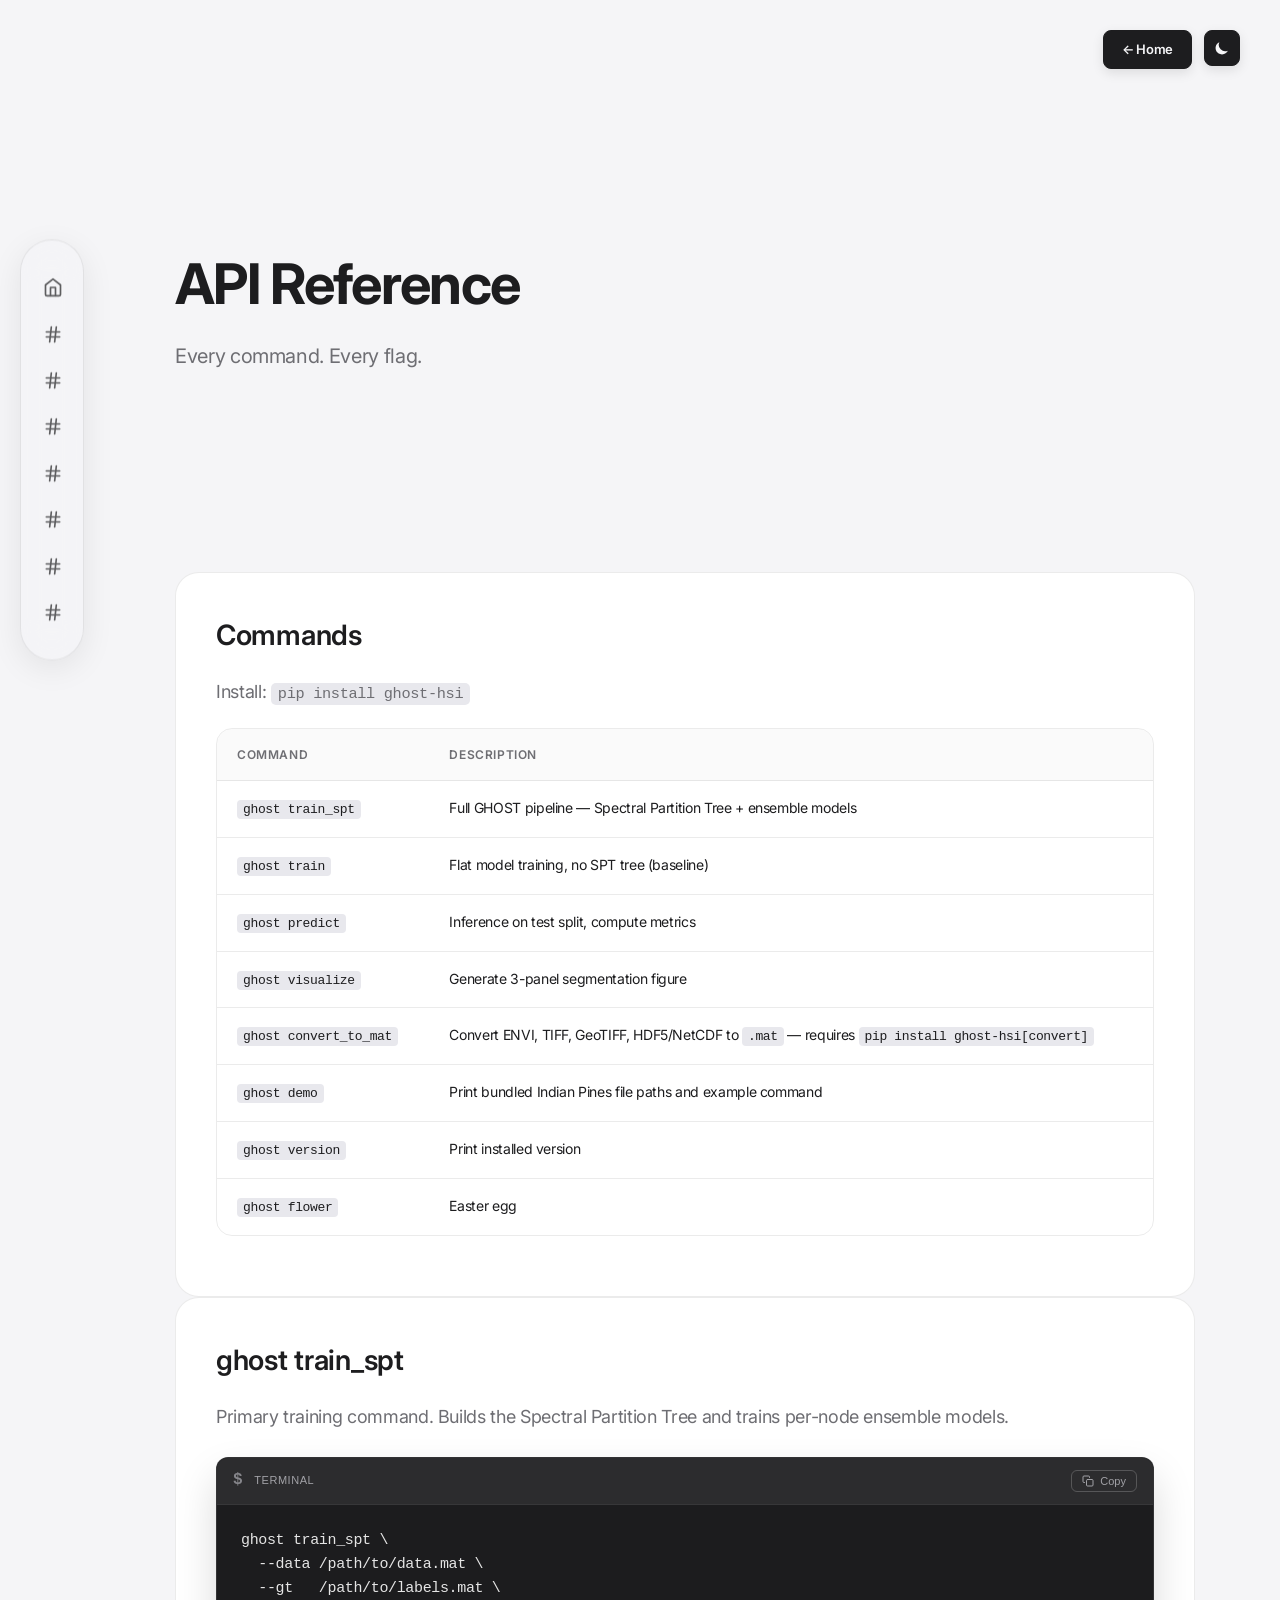
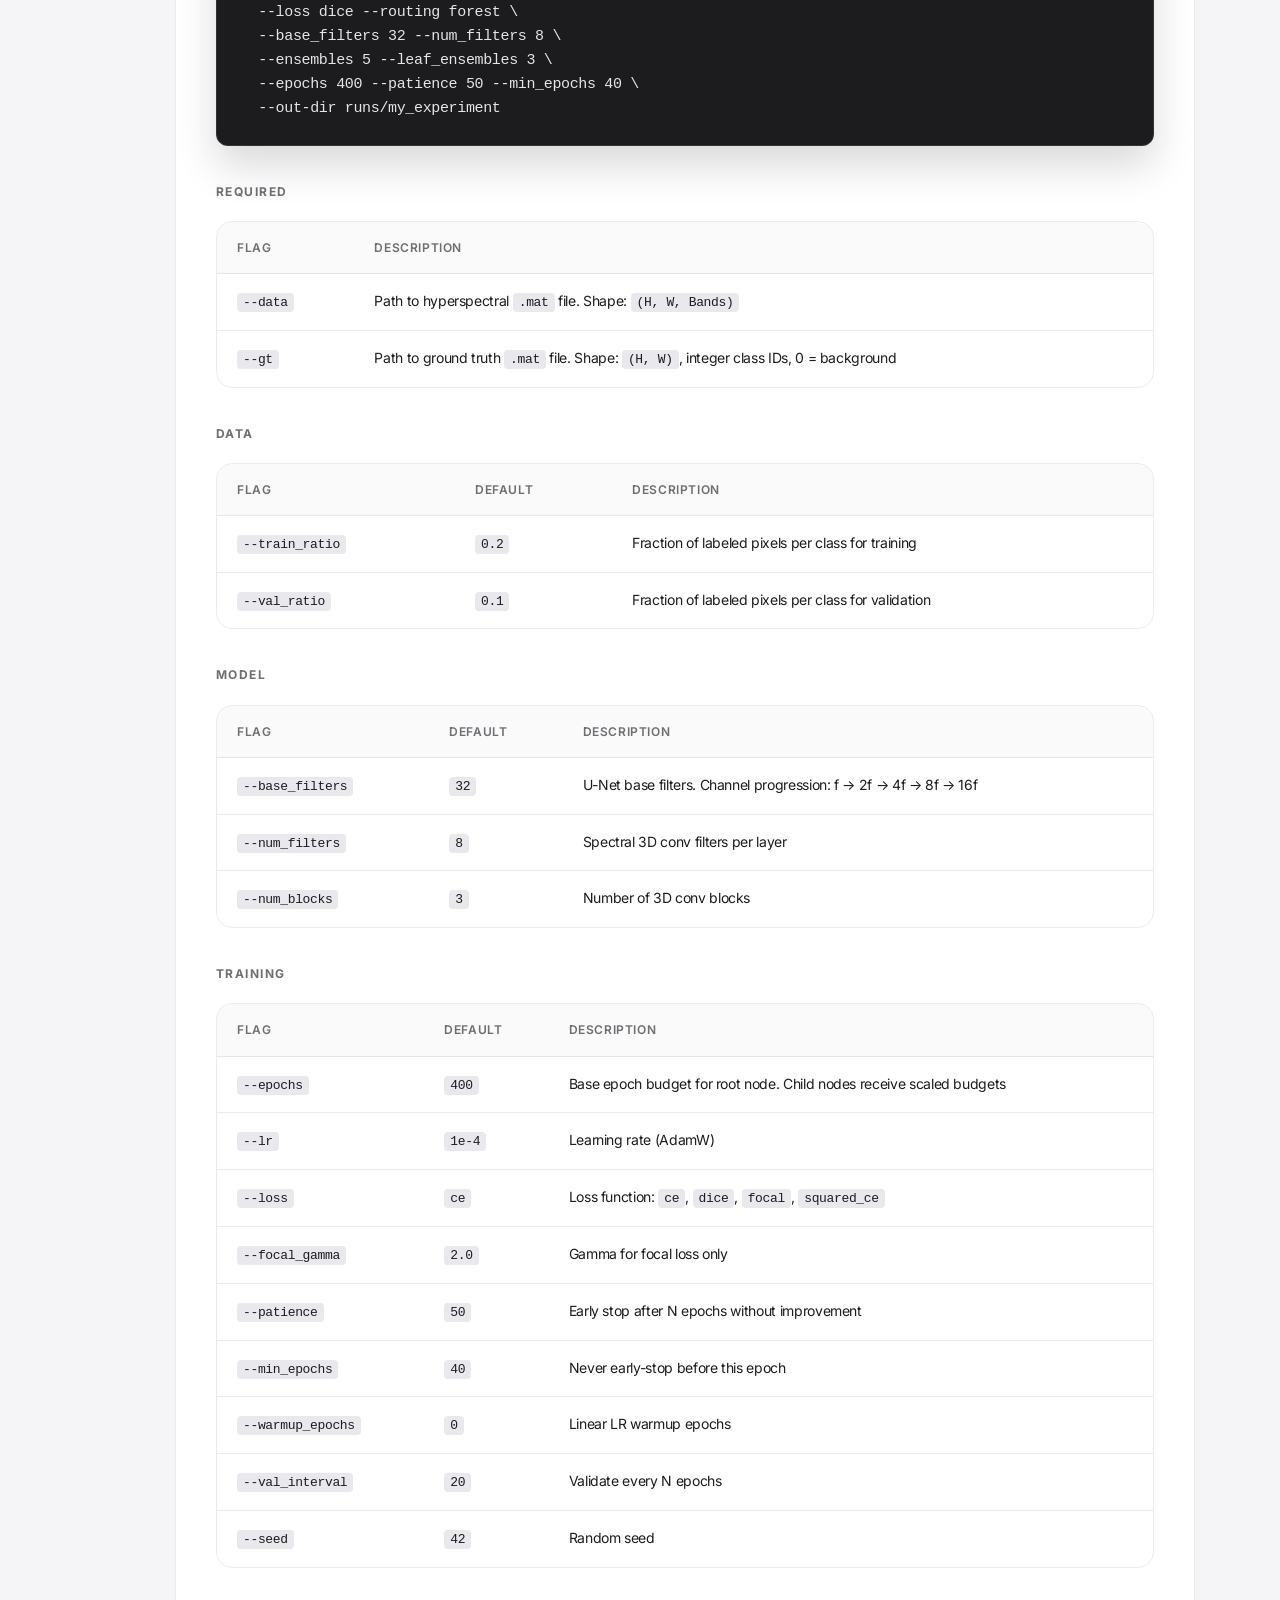
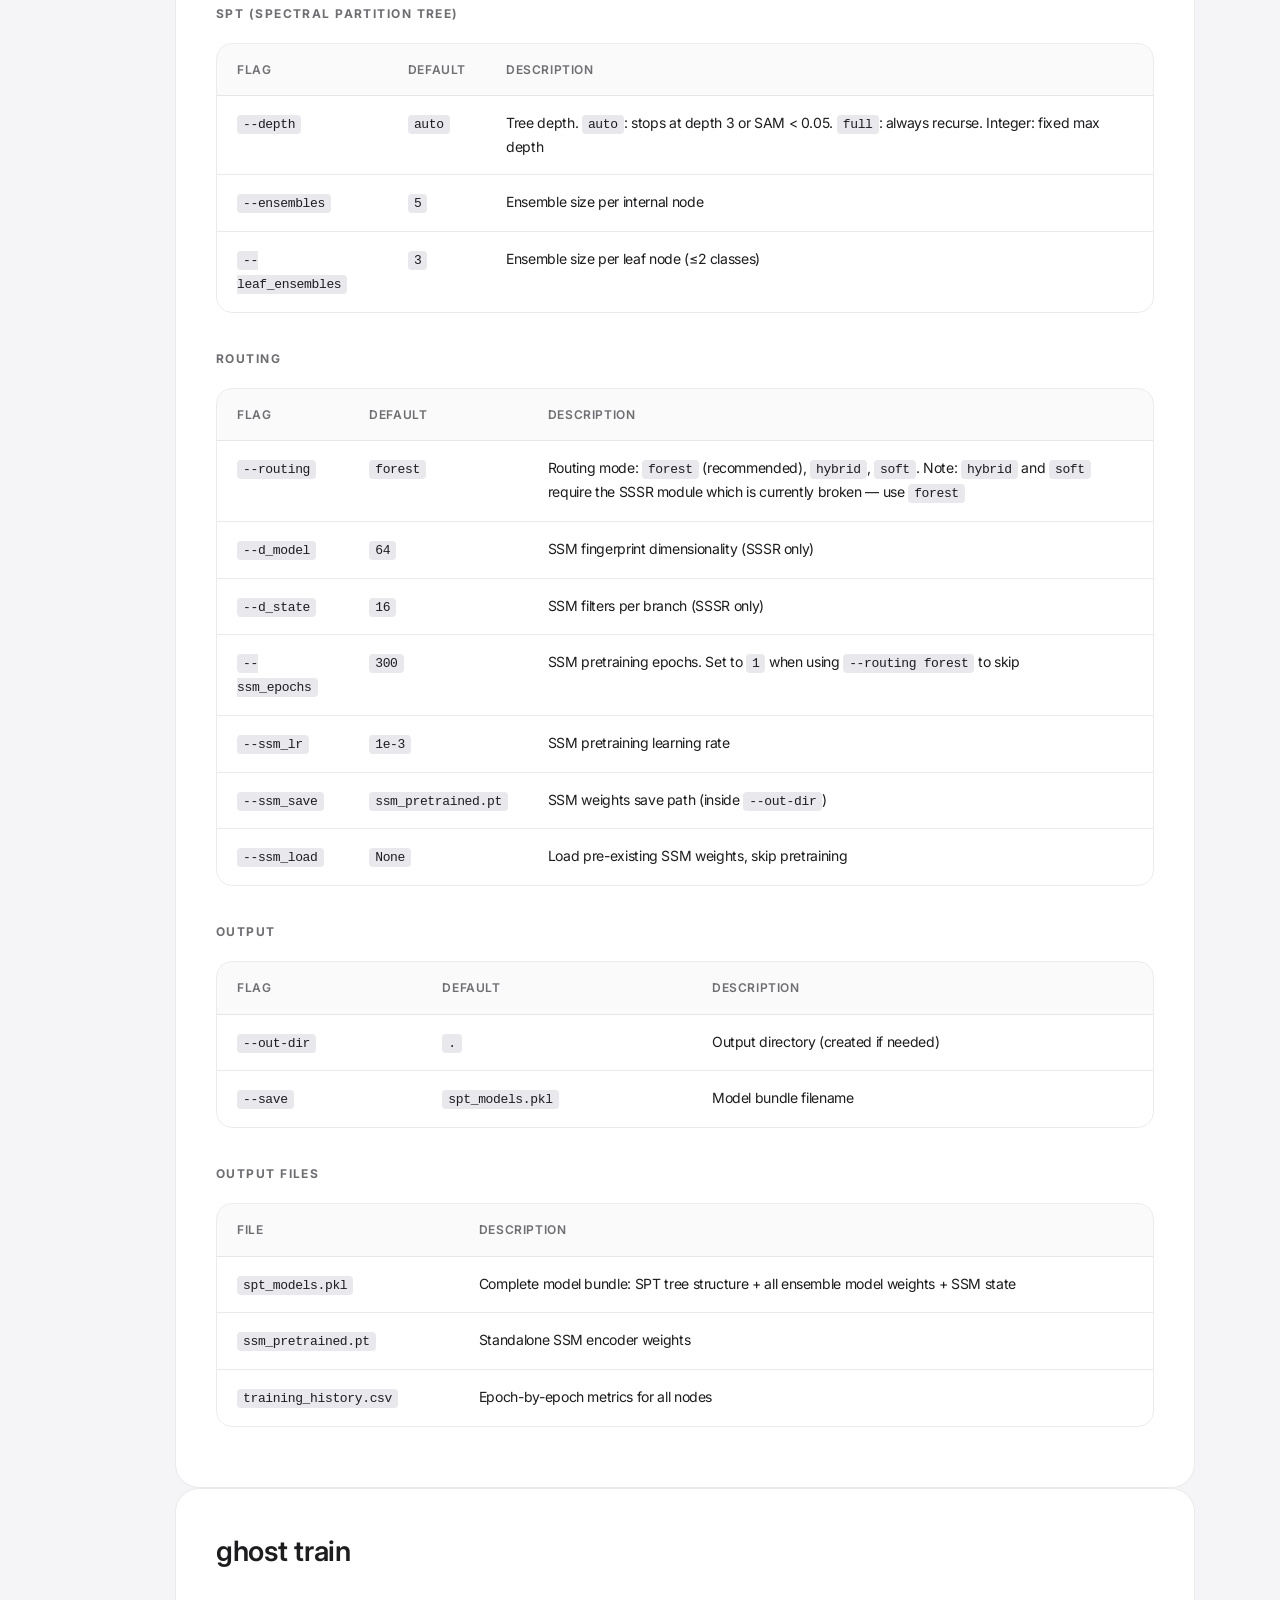
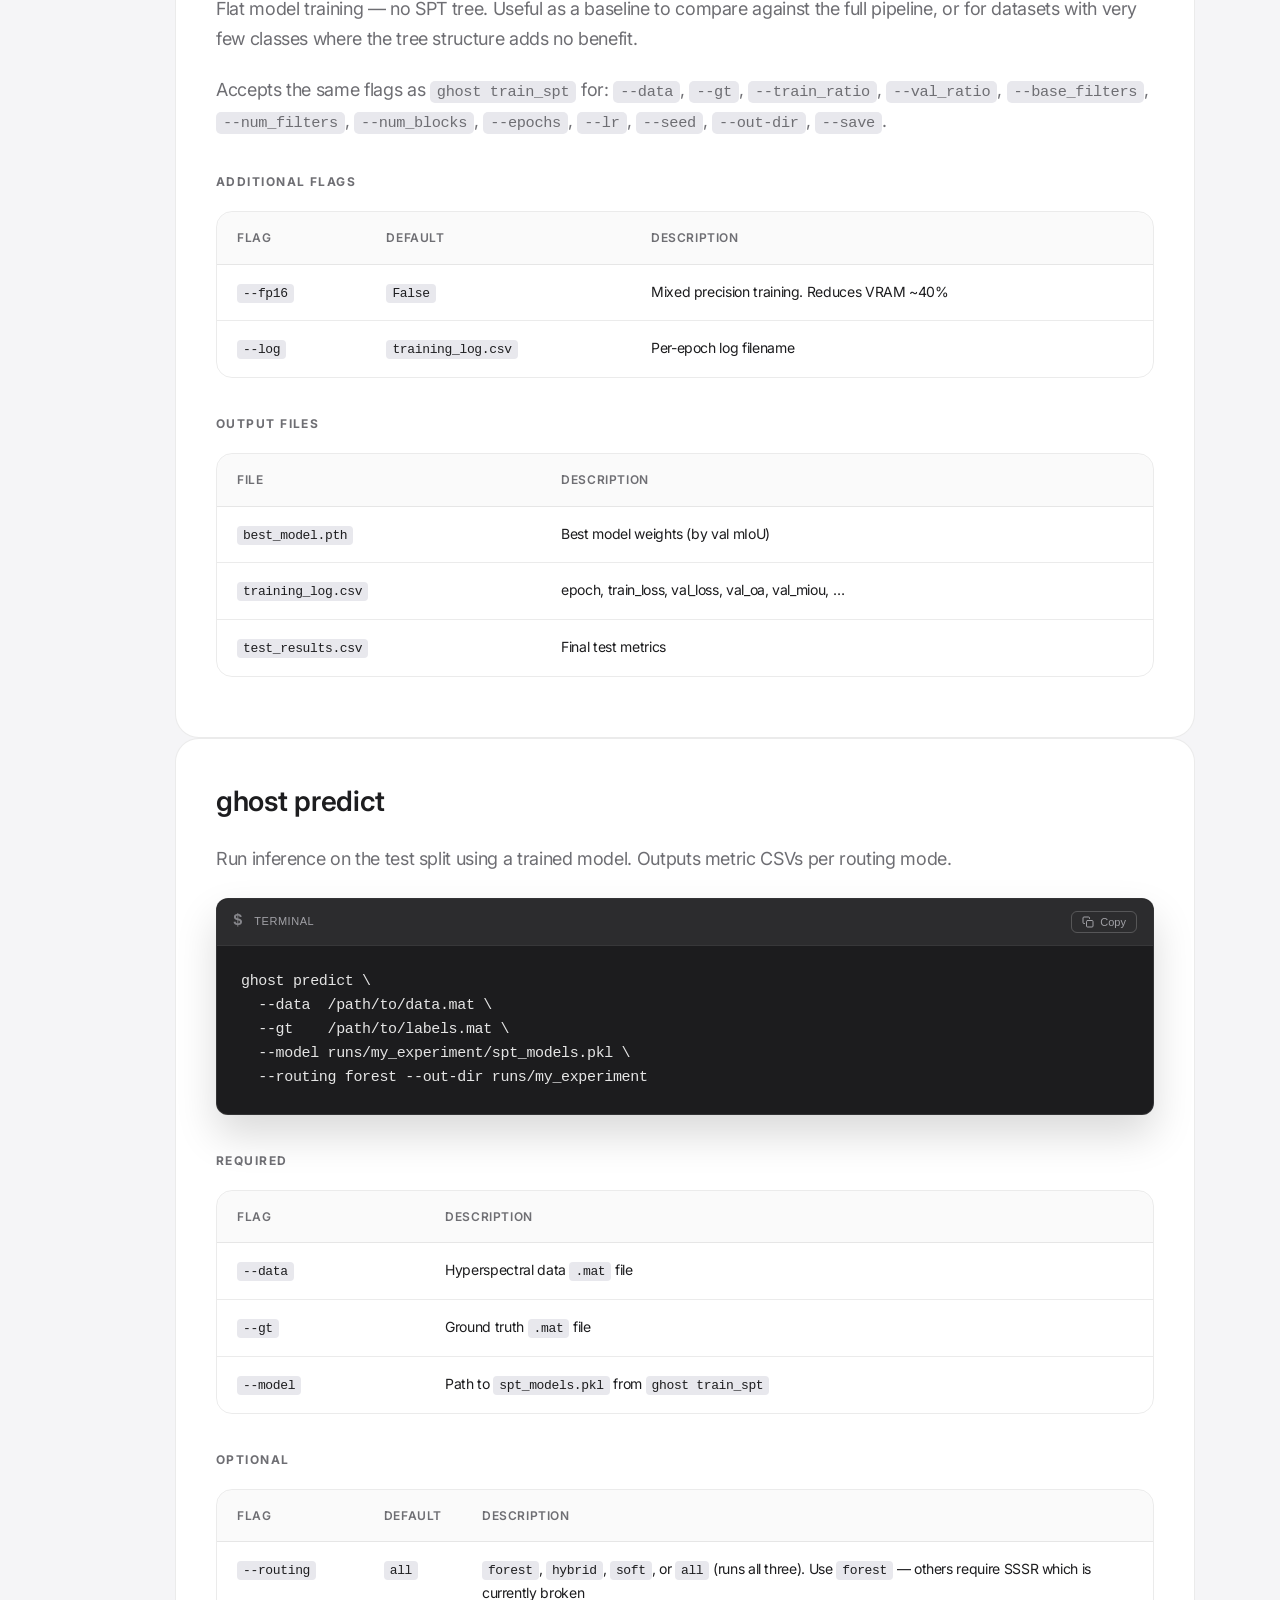
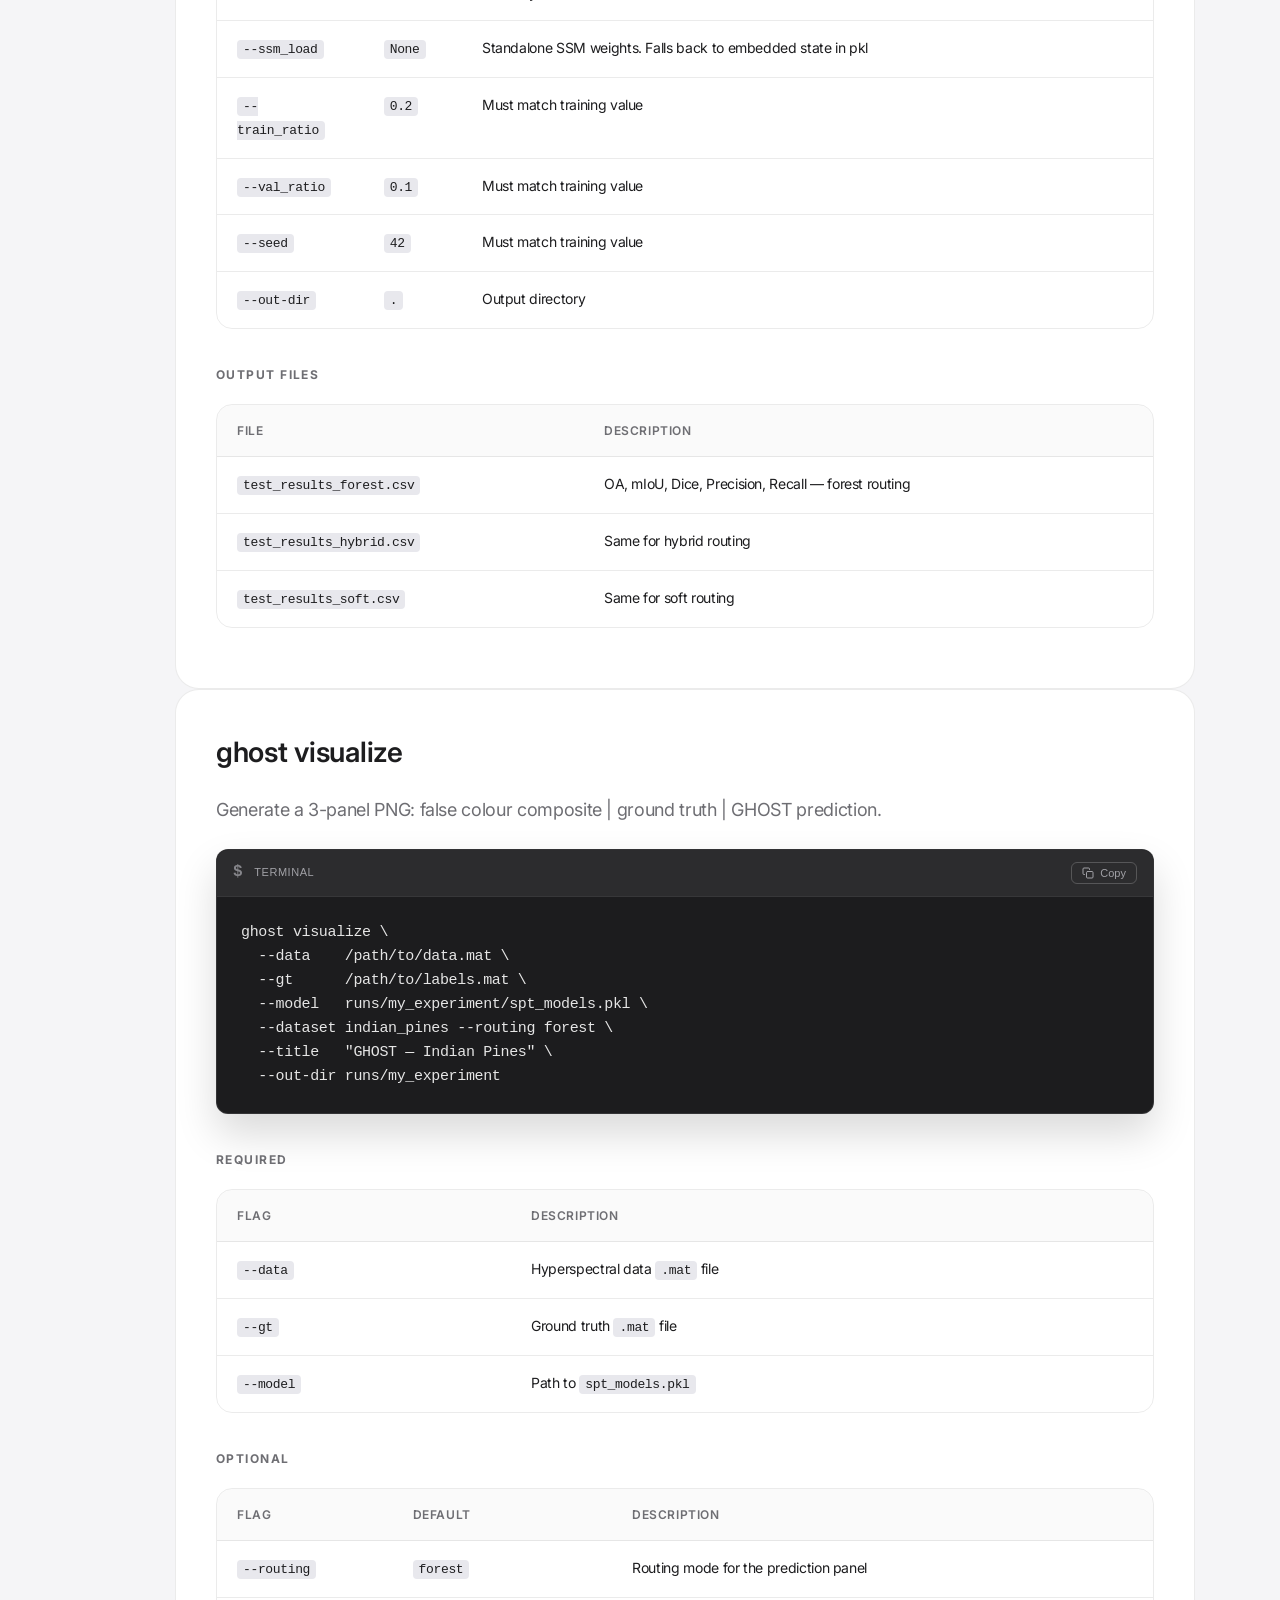
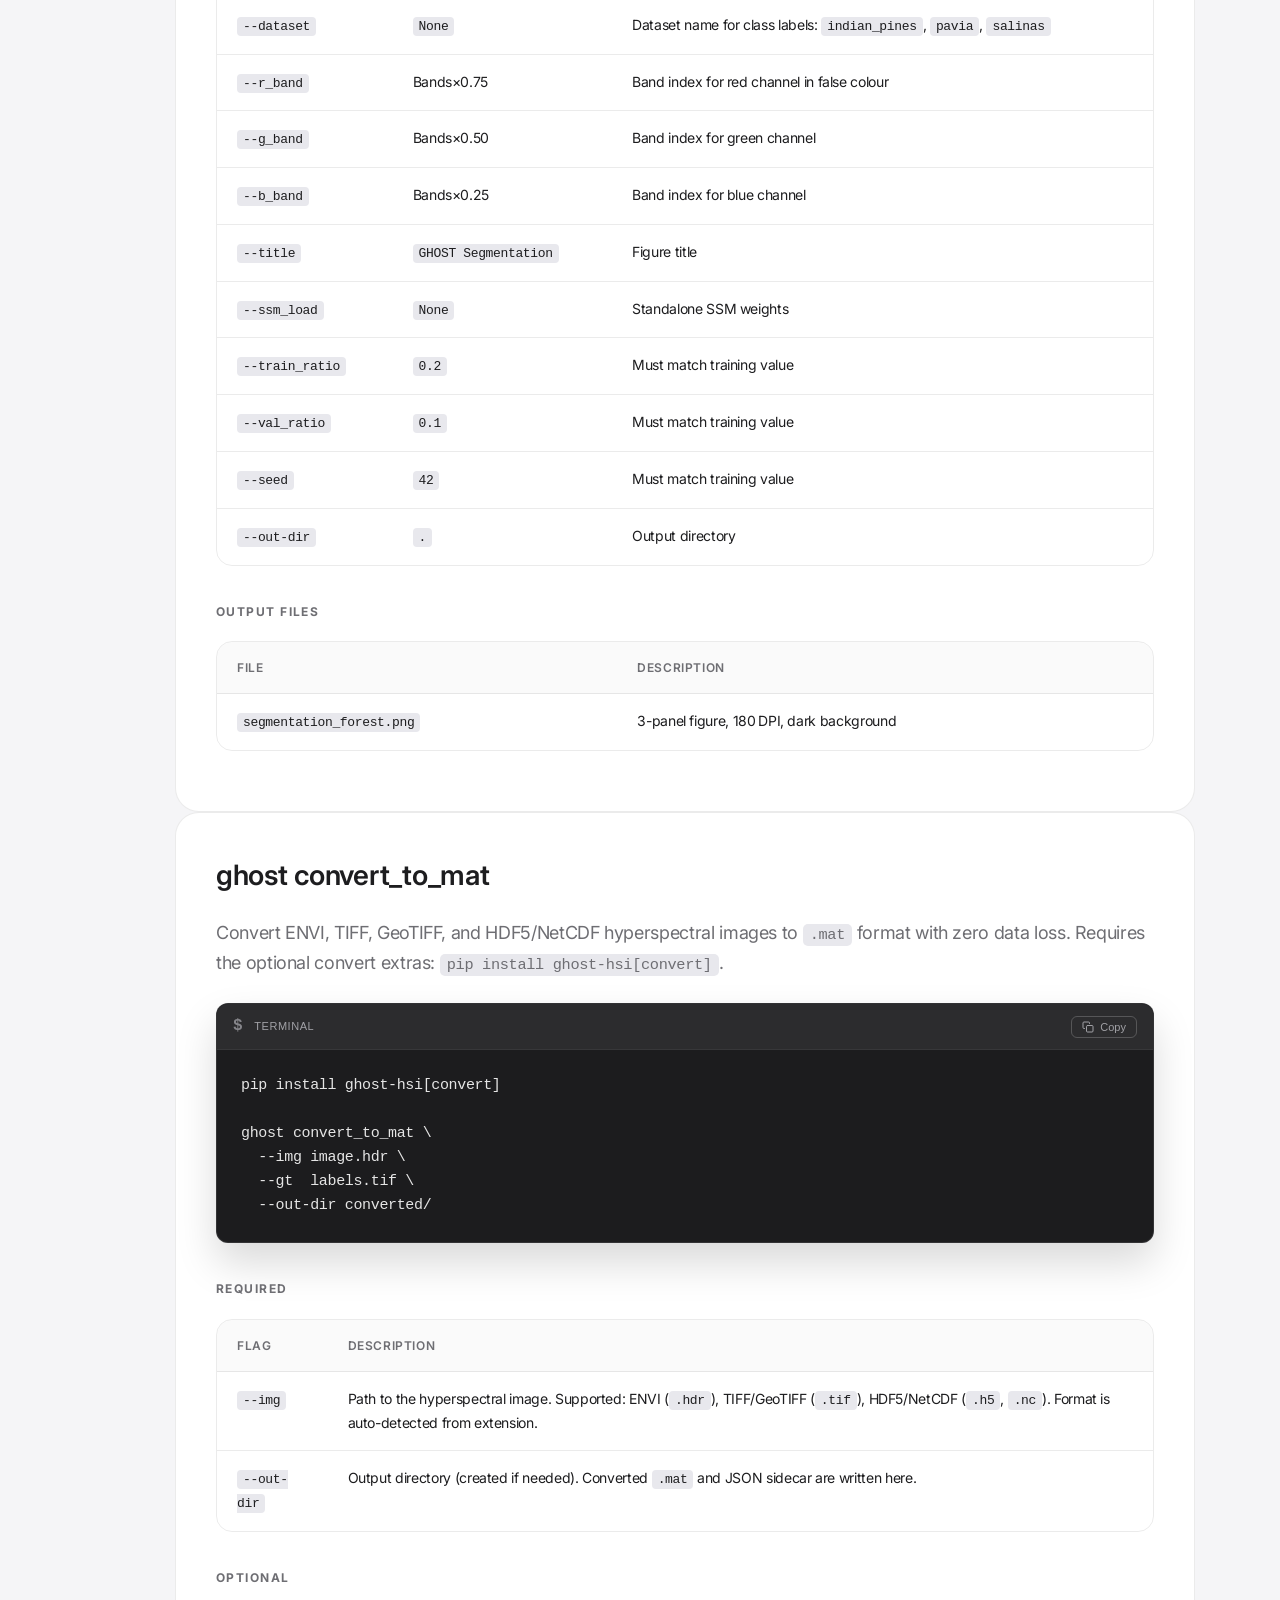
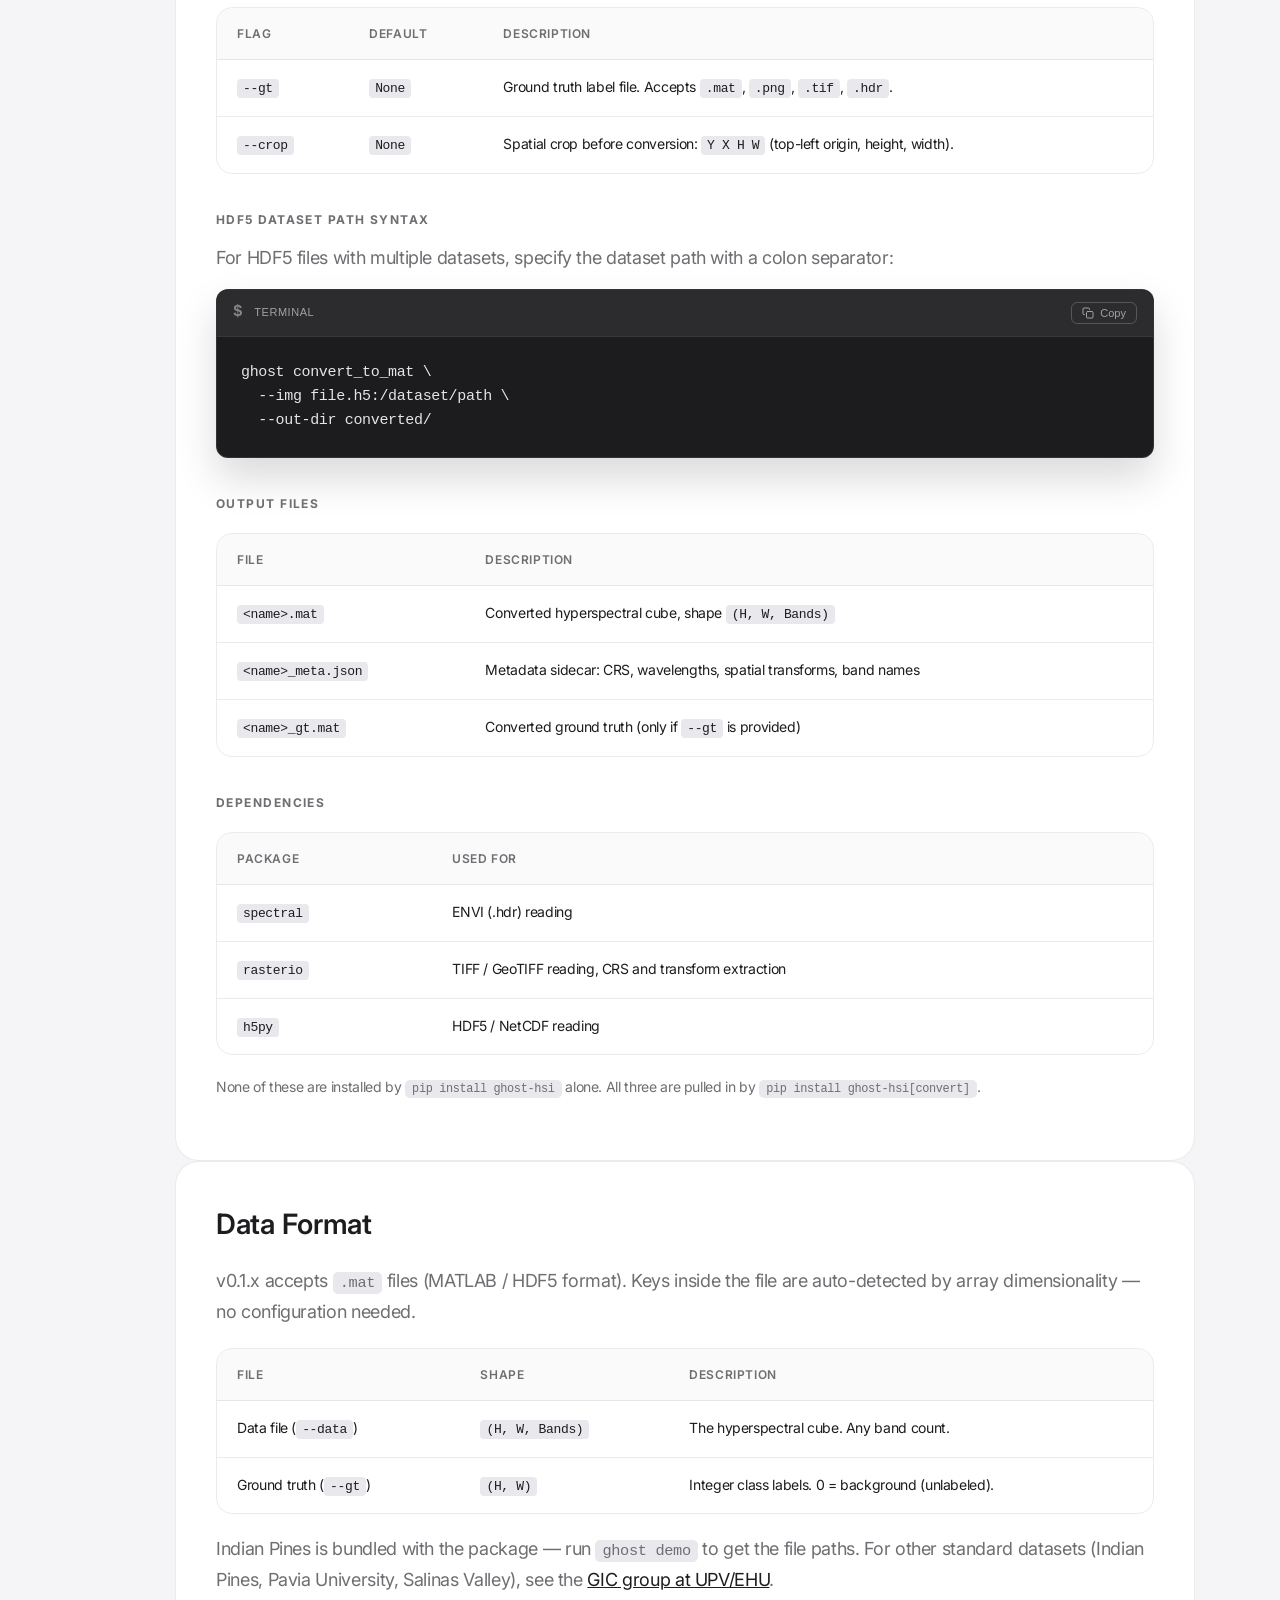
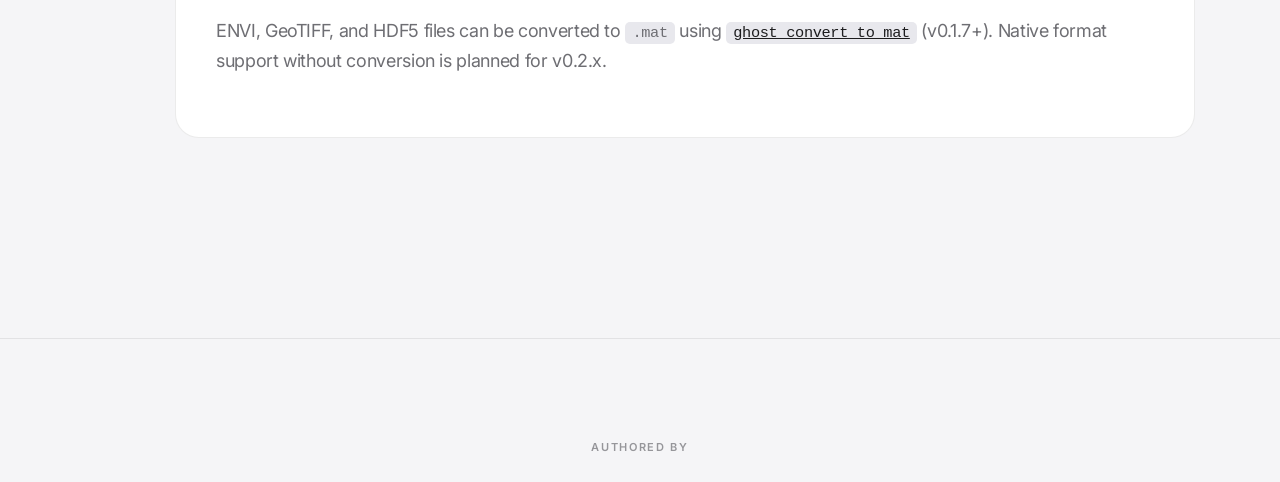
==== commit 066ee390: "Website updated as of v0.1.7" ====
--- a/api.html
+++ b/api.html
@@ -13,7 +13,6 @@
 
     <div class="top-bar">
         <a href="index.html" class="top-btn">&#8592; Home</a>
-        <a href="docs.html" class="top-btn">Documentation</a>
         <button class="top-btn-icon" id="theme-toggle" aria-label="Toggle appearance">
             <svg id="theme-toggle-dark-icon" viewBox="0 0 20 20" xmlns="http://www.w3.org/2000/svg">
                 <path d="M17.293 13.293A8 8 0 016.707 2.707a8.001 8.001 0 1010.586 10.586z"></path>
@@ -24,7 +23,6 @@
         </button>
     </div>
 
-    <!-- Left TOC Sidebar -->
     <nav>
         <a href="index.html">
             <svg width="20" height="20" viewBox="0 0 24 24" fill="none" stroke="currentColor" stroke-width="2"
@@ -44,15 +42,15 @@
             </svg>
             <span>Commands</span>
         </a>
-        <a href="#train-rssp" data-toc="train-rssp">
-            <svg width="20" height="20" viewBox="0 0 24 24" fill="none" stroke="currentColor" stroke-width="2"
-                stroke-linecap="round" stroke-linejoin="round">
-                <line x1="4" y1="9" x2="20" y2="9"></line>
-                <line x1="4" y1="15" x2="20" y2="15"></line>
-                <line x1="10" y1="3" x2="8" y2="21"></line>
-                <line x1="16" y1="3" x2="14" y2="21"></line>
-            </svg>
-            <span>train_rssp</span>
+        <a href="#train-spt" data-toc="train-spt">
+            <svg width="20" height="20" viewBox="0 0 24 24" fill="none" stroke="currentColor" stroke-width="2"
+                stroke-linecap="round" stroke-linejoin="round">
+                <line x1="4" y1="9" x2="20" y2="9"></line>
+                <line x1="4" y1="15" x2="20" y2="15"></line>
+                <line x1="10" y1="3" x2="8" y2="21"></line>
+                <line x1="16" y1="3" x2="14" y2="21"></line>
+            </svg>
+            <span>train_spt</span>
         </a>
         <a href="#train" data-toc="train">
             <svg width="20" height="20" viewBox="0 0 24 24" fill="none" stroke="currentColor" stroke-width="2"
@@ -83,6 +81,16 @@
                 <line x1="16" y1="3" x2="14" y2="21"></line>
             </svg>
             <span>visualize</span>
+        </a>
+        <a href="#convert-to-mat" data-toc="convert-to-mat">
+            <svg width="20" height="20" viewBox="0 0 24 24" fill="none" stroke="currentColor" stroke-width="2"
+                stroke-linecap="round" stroke-linejoin="round">
+                <line x1="4" y1="9" x2="20" y2="9"></line>
+                <line x1="4" y1="15" x2="20" y2="15"></line>
+                <line x1="10" y1="3" x2="8" y2="21"></line>
+                <line x1="16" y1="3" x2="14" y2="21"></line>
+            </svg>
+            <span>convert_to_mat</span>
         </a>
         <a href="#data-format" data-toc="data-format">
             <svg width="20" height="20" viewBox="0 0 24 24" fill="none" stroke="currentColor" stroke-width="2"
@@ -114,28 +122,30 @@
                             <tr><th>Command</th><th>Description</th></tr>
                         </thead>
                         <tbody>
-                            <tr><td><code>ghost train_rssp</code></td><td>Full GHOST pipeline — tree + forests + routing</td></tr>
-                            <tr><td><code>ghost train</code></td><td>Flat model training, no RSSP tree (baseline)</td></tr>
+                            <tr><td><code>ghost train_spt</code></td><td>Full GHOST pipeline — Spectral Partition Tree + ensemble models</td></tr>
+                            <tr><td><code>ghost train</code></td><td>Flat model training, no SPT tree (baseline)</td></tr>
                             <tr><td><code>ghost predict</code></td><td>Inference on test split, compute metrics</td></tr>
                             <tr><td><code>ghost visualize</code></td><td>Generate 3-panel segmentation figure</td></tr>
-                            <tr><td><code>ghost demo</code></td><td>Print bundled Indian Pines file paths</td></tr>
+                            <tr><td><code>ghost convert_to_mat</code></td><td>Convert ENVI, TIFF, GeoTIFF, HDF5/NetCDF to <code>.mat</code> — requires <code>pip install ghost-hsi[convert]</code></td></tr>
+                            <tr><td><code>ghost demo</code></td><td>Print bundled Indian Pines file paths and example command</td></tr>
                             <tr><td><code>ghost version</code></td><td>Print installed version</td></tr>
-                        </tbody>
-                    </table>
-                </div>
-            </div>
-
-            <!-- ghost train_rssp -->
-            <div class="docs-card" id="train-rssp" data-section="train-rssp">
-                <h2>ghost train_rssp</h2>
-                <p>Primary training command. Builds the RSSP tree, trains per-node forest ensembles.</p>
+                            <tr><td><code>ghost flower</code></td><td>Easter egg</td></tr>
+                        </tbody>
+                    </table>
+                </div>
+            </div>
+
+            <!-- ghost train_spt -->
+            <div class="docs-card" id="train-spt" data-section="train-spt">
+                <h2>ghost train_spt</h2>
+                <p>Primary training command. Builds the Spectral Partition Tree and trains per-node ensemble models.</p>
                 <div class="terminal-window" style="margin: 24px 0;">
                     <div class="terminal-header">
                         <div class="terminal-controls">
                             <span class="terminal-prompt">$</span>
                             <span class="terminal-title">Terminal</span>
                         </div>
-                        <button class="terminal-copy-btn" data-copy-target="api-train-rssp-example">
+                        <button class="terminal-copy-btn" data-copy-target="api-train-spt-example">
                             <svg width="12" height="12" viewBox="0 0 24 24" fill="none" stroke="currentColor"
                                 stroke-width="2" stroke-linecap="round" stroke-linejoin="round">
                                 <rect x="9" y="9" width="13" height="13" rx="2" ry="2"></rect>
@@ -144,12 +154,12 @@
                             <span>Copy</span>
                         </button>
                     </div>
-                    <pre><code id="api-train-rssp-example">ghost train_rssp \
+                    <pre><code id="api-train-spt-example">ghost train_spt \
   --data /path/to/data.mat \
   --gt   /path/to/labels.mat \
   --loss dice --routing forest \
   --base_filters 32 --num_filters 8 \
-  --forests 5 --leaf_forests 3 \
+  --ensembles 5 --leaf_ensembles 3 \
   --epochs 400 --patience 50 --min_epochs 40 \
   --out-dir runs/my_experiment</code></pre>
                 </div>
@@ -181,7 +191,7 @@
                     <table class="api-table">
                         <thead><tr><th>Flag</th><th>Default</th><th>Description</th></tr></thead>
                         <tbody>
-                            <tr><td><code>--base_filters</code></td><td><code>32</code></td><td>U-Net base filters. Channel progression: f → 2f → 4f → 8f → 16f</td></tr>
+                            <tr><td><code>--base_filters</code></td><td><code>32</code></td><td>U-Net base filters. Channel progression: f &rarr; 2f &rarr; 4f &rarr; 8f &rarr; 16f</td></tr>
                             <tr><td><code>--num_filters</code></td><td><code>8</code></td><td>Spectral 3D conv filters per layer</td></tr>
                             <tr><td><code>--num_blocks</code></td><td><code>3</code></td><td>Number of 3D conv blocks</td></tr>
                         </tbody>
@@ -206,14 +216,14 @@
                     </table>
                 </div>
 
-                <h3 class="flag-group-title">RSSP Tree</h3>
+                <h3 class="flag-group-title">SPT (Spectral Partition Tree)</h3>
                 <div class="api-table-wrapper">
                     <table class="api-table">
                         <thead><tr><th>Flag</th><th>Default</th><th>Description</th></tr></thead>
                         <tbody>
                             <tr><td><code>--depth</code></td><td><code>auto</code></td><td>Tree depth. <code>auto</code>: stops at depth 3 or SAM &lt; 0.05. <code>full</code>: always recurse. Integer: fixed max depth</td></tr>
-                            <tr><td><code>--forests</code></td><td><code>5</code></td><td>Forest ensemble size per internal node</td></tr>
-                            <tr><td><code>--leaf_forests</code></td><td><code>3</code></td><td>Forest ensemble size per leaf node (≤2 classes)</td></tr>
+                            <tr><td><code>--ensembles</code></td><td><code>5</code></td><td>Ensemble size per internal node</td></tr>
+                            <tr><td><code>--leaf_ensembles</code></td><td><code>3</code></td><td>Ensemble size per leaf node (&le;2 classes)</td></tr>
                         </tbody>
                     </table>
                 </div>
@@ -223,10 +233,10 @@
                     <table class="api-table">
                         <thead><tr><th>Flag</th><th>Default</th><th>Description</th></tr></thead>
                         <tbody>
-                            <tr><td><code>--routing</code></td><td><code>hybrid</code></td><td>Routing mode: <code>forest</code> (recommended), <code>hybrid</code>, <code>soft</code></td></tr>
-                            <tr><td><code>--d_model</code></td><td><code>64</code></td><td>SSM fingerprint dimensionality</td></tr>
-                            <tr><td><code>--d_state</code></td><td><code>16</code></td><td>SSM filters per branch</td></tr>
-                            <tr><td><code>--ssm_epochs</code></td><td><code>300</code></td><td>SSM pretraining epochs. Set to <code>1</code> when using <code>--routing forest</code></td></tr>
+                            <tr><td><code>--routing</code></td><td><code>forest</code></td><td>Routing mode: <code>forest</code> (recommended), <code>hybrid</code>, <code>soft</code>. Note: <code>hybrid</code> and <code>soft</code> require the SSSR module which is currently broken — use <code>forest</code></td></tr>
+                            <tr><td><code>--d_model</code></td><td><code>64</code></td><td>SSM fingerprint dimensionality (SSSR only)</td></tr>
+                            <tr><td><code>--d_state</code></td><td><code>16</code></td><td>SSM filters per branch (SSSR only)</td></tr>
+                            <tr><td><code>--ssm_epochs</code></td><td><code>300</code></td><td>SSM pretraining epochs. Set to <code>1</code> when using <code>--routing forest</code> to skip</td></tr>
                             <tr><td><code>--ssm_lr</code></td><td><code>1e-3</code></td><td>SSM pretraining learning rate</td></tr>
                             <tr><td><code>--ssm_save</code></td><td><code>ssm_pretrained.pt</code></td><td>SSM weights save path (inside <code>--out-dir</code>)</td></tr>
                             <tr><td><code>--ssm_load</code></td><td><code>None</code></td><td>Load pre-existing SSM weights, skip pretraining</td></tr>
@@ -240,7 +250,7 @@
                         <thead><tr><th>Flag</th><th>Default</th><th>Description</th></tr></thead>
                         <tbody>
                             <tr><td><code>--out-dir</code></td><td><code>.</code></td><td>Output directory (created if needed)</td></tr>
-                            <tr><td><code>--save</code></td><td><code>rssp_models.pkl</code></td><td>Model bundle filename</td></tr>
+                            <tr><td><code>--save</code></td><td><code>spt_models.pkl</code></td><td>Model bundle filename</td></tr>
                         </tbody>
                     </table>
                 </div>
@@ -250,7 +260,7 @@
                     <table class="api-table">
                         <thead><tr><th>File</th><th>Description</th></tr></thead>
                         <tbody>
-                            <tr><td><code>rssp_models.pkl</code></td><td>Complete model bundle: tree + all forests + SSM state</td></tr>
+                            <tr><td><code>spt_models.pkl</code></td><td>Complete model bundle: SPT tree structure + all ensemble model weights + SSM state</td></tr>
                             <tr><td><code>ssm_pretrained.pt</code></td><td>Standalone SSM encoder weights</td></tr>
                             <tr><td><code>training_history.csv</code></td><td>Epoch-by-epoch metrics for all nodes</td></tr>
                         </tbody>
@@ -261,8 +271,8 @@
             <!-- ghost train -->
             <div class="docs-card" id="train" data-section="train">
                 <h2>ghost train</h2>
-                <p>Flat model training — no RSSP tree. Useful as a baseline to compare against the full pipeline.</p>
-                <p>Accepts the same flags as <code>ghost train_rssp</code> for: <code>--data</code>, <code>--gt</code>, <code>--train_ratio</code>, <code>--val_ratio</code>, <code>--base_filters</code>, <code>--num_filters</code>, <code>--num_blocks</code>, <code>--epochs</code>, <code>--lr</code>, <code>--seed</code>, <code>--out-dir</code>, <code>--save</code>.</p>
+                <p>Flat model training — no SPT tree. Useful as a baseline to compare against the full pipeline, or for datasets with very few classes where the tree structure adds no benefit.</p>
+                <p>Accepts the same flags as <code>ghost train_spt</code> for: <code>--data</code>, <code>--gt</code>, <code>--train_ratio</code>, <code>--val_ratio</code>, <code>--base_filters</code>, <code>--num_filters</code>, <code>--num_blocks</code>, <code>--epochs</code>, <code>--lr</code>, <code>--seed</code>, <code>--out-dir</code>, <code>--save</code>.</p>
 
                 <h3 class="flag-group-title">Additional Flags</h3>
                 <div class="api-table-wrapper">
@@ -281,7 +291,7 @@
                         <thead><tr><th>File</th><th>Description</th></tr></thead>
                         <tbody>
                             <tr><td><code>best_model.pth</code></td><td>Best model weights (by val mIoU)</td></tr>
-                            <tr><td><code>training_log.csv</code></td><td>epoch, train_loss, val_loss, val_oa, val_miou, …</td></tr>
+                            <tr><td><code>training_log.csv</code></td><td>epoch, train_loss, val_loss, val_oa, val_miou, &hellip;</td></tr>
                             <tr><td><code>test_results.csv</code></td><td>Final test metrics</td></tr>
                         </tbody>
                     </table>
@@ -310,7 +320,7 @@
                     <pre><code id="api-predict-example">ghost predict \
   --data  /path/to/data.mat \
   --gt    /path/to/labels.mat \
-  --model runs/my_experiment/rssp_models.pkl \
+  --model runs/my_experiment/spt_models.pkl \
   --routing forest --out-dir runs/my_experiment</code></pre>
                 </div>
 
@@ -321,7 +331,7 @@
                         <tbody>
                             <tr><td><code>--data</code></td><td>Hyperspectral data <code>.mat</code> file</td></tr>
                             <tr><td><code>--gt</code></td><td>Ground truth <code>.mat</code> file</td></tr>
-                            <tr><td><code>--model</code></td><td>Path to <code>rssp_models.pkl</code> from <code>ghost train_rssp</code></td></tr>
+                            <tr><td><code>--model</code></td><td>Path to <code>spt_models.pkl</code> from <code>ghost train_spt</code></td></tr>
                         </tbody>
                     </table>
                 </div>
@@ -331,7 +341,7 @@
                     <table class="api-table">
                         <thead><tr><th>Flag</th><th>Default</th><th>Description</th></tr></thead>
                         <tbody>
-                            <tr><td><code>--routing</code></td><td><code>all</code></td><td><code>forest</code>, <code>hybrid</code>, <code>soft</code>, or <code>all</code> (runs all three)</td></tr>
+                            <tr><td><code>--routing</code></td><td><code>all</code></td><td><code>forest</code>, <code>hybrid</code>, <code>soft</code>, or <code>all</code> (runs all three). Use <code>forest</code> — others require SSSR which is currently broken</td></tr>
                             <tr><td><code>--ssm_load</code></td><td><code>None</code></td><td>Standalone SSM weights. Falls back to embedded state in pkl</td></tr>
                             <tr><td><code>--train_ratio</code></td><td><code>0.2</code></td><td>Must match training value</td></tr>
                             <tr><td><code>--val_ratio</code></td><td><code>0.1</code></td><td>Must match training value</td></tr>
@@ -376,7 +386,7 @@
                     <pre><code id="api-visualize-example">ghost visualize \
   --data    /path/to/data.mat \
   --gt      /path/to/labels.mat \
-  --model   runs/my_experiment/rssp_models.pkl \
+  --model   runs/my_experiment/spt_models.pkl \
   --dataset indian_pines --routing forest \
   --title   "GHOST — Indian Pines" \
   --out-dir runs/my_experiment</code></pre>
@@ -389,7 +399,7 @@
                         <tbody>
                             <tr><td><code>--data</code></td><td>Hyperspectral data <code>.mat</code> file</td></tr>
                             <tr><td><code>--gt</code></td><td>Ground truth <code>.mat</code> file</td></tr>
-                            <tr><td><code>--model</code></td><td>Path to <code>rssp_models.pkl</code></td></tr>
+                            <tr><td><code>--model</code></td><td>Path to <code>spt_models.pkl</code></td></tr>
                         </tbody>
                     </table>
                 </div>
@@ -401,9 +411,9 @@
                         <tbody>
                             <tr><td><code>--routing</code></td><td><code>forest</code></td><td>Routing mode for the prediction panel</td></tr>
                             <tr><td><code>--dataset</code></td><td><code>None</code></td><td>Dataset name for class labels: <code>indian_pines</code>, <code>pavia</code>, <code>salinas</code></td></tr>
-                            <tr><td><code>--r_band</code></td><td>Bands×0.75</td><td>Band index for red channel in false colour</td></tr>
-                            <tr><td><code>--g_band</code></td><td>Bands×0.50</td><td>Band index for green channel</td></tr>
-                            <tr><td><code>--b_band</code></td><td>Bands×0.25</td><td>Band index for blue channel</td></tr>
+                            <tr><td><code>--r_band</code></td><td>Bands&times;0.75</td><td>Band index for red channel in false colour</td></tr>
+                            <tr><td><code>--g_band</code></td><td>Bands&times;0.50</td><td>Band index for green channel</td></tr>
+                            <tr><td><code>--b_band</code></td><td>Bands&times;0.25</td><td>Band index for blue channel</td></tr>
                             <tr><td><code>--title</code></td><td><code>GHOST Segmentation</code></td><td>Figure title</td></tr>
                             <tr><td><code>--ssm_load</code></td><td><code>None</code></td><td>Standalone SSM weights</td></tr>
                             <tr><td><code>--train_ratio</code></td><td><code>0.2</code></td><td>Must match training value</td></tr>
@@ -425,10 +435,107 @@
                 </div>
             </div>
 
+            <!-- ghost convert_to_mat -->
+            <div class="docs-card" id="convert-to-mat" data-section="convert-to-mat">
+                <h2>ghost convert_to_mat</h2>
+                <p>Convert ENVI, TIFF, GeoTIFF, and HDF5/NetCDF hyperspectral images to <code>.mat</code> format with zero data loss. Requires the optional convert extras: <code>pip install ghost-hsi[convert]</code>.</p>
+                <div class="terminal-window" style="margin: 24px 0;">
+                    <div class="terminal-header">
+                        <div class="terminal-controls">
+                            <span class="terminal-prompt">$</span>
+                            <span class="terminal-title">Terminal</span>
+                        </div>
+                        <button class="terminal-copy-btn" data-copy-target="api-convert-example">
+                            <svg width="12" height="12" viewBox="0 0 24 24" fill="none" stroke="currentColor"
+                                stroke-width="2" stroke-linecap="round" stroke-linejoin="round">
+                                <rect x="9" y="9" width="13" height="13" rx="2" ry="2"></rect>
+                                <path d="M5 15H4a2 2 0 0 1-2-2V4a2 2 0 0 1 2-2h9a2 2 0 0 1 2 2v1"></path>
+                            </svg>
+                            <span>Copy</span>
+                        </button>
+                    </div>
+                    <pre><code id="api-convert-example">pip install ghost-hsi[convert]
+
+ghost convert_to_mat \
+  --img image.hdr \
+  --gt  labels.tif \
+  --out-dir converted/</code></pre>
+                </div>
+
+                <h3 class="flag-group-title">Required</h3>
+                <div class="api-table-wrapper">
+                    <table class="api-table">
+                        <thead><tr><th>Flag</th><th>Description</th></tr></thead>
+                        <tbody>
+                            <tr><td><code>--img</code></td><td>Path to the hyperspectral image. Supported: ENVI (<code>.hdr</code>), TIFF/GeoTIFF (<code>.tif</code>), HDF5/NetCDF (<code>.h5</code>, <code>.nc</code>). Format is auto-detected from extension.</td></tr>
+                            <tr><td><code>--out-dir</code></td><td>Output directory (created if needed). Converted <code>.mat</code> and JSON sidecar are written here.</td></tr>
+                        </tbody>
+                    </table>
+                </div>
+
+                <h3 class="flag-group-title">Optional</h3>
+                <div class="api-table-wrapper">
+                    <table class="api-table">
+                        <thead><tr><th>Flag</th><th>Default</th><th>Description</th></tr></thead>
+                        <tbody>
+                            <tr><td><code>--gt</code></td><td><code>None</code></td><td>Ground truth label file. Accepts <code>.mat</code>, <code>.png</code>, <code>.tif</code>, <code>.hdr</code>.</td></tr>
+                            <tr><td><code>--crop</code></td><td><code>None</code></td><td>Spatial crop before conversion: <code>Y X H W</code> (top-left origin, height, width).</td></tr>
+                        </tbody>
+                    </table>
+                </div>
+
+                <h3 class="flag-group-title">HDF5 dataset path syntax</h3>
+                <p style="margin-bottom:16px;">For HDF5 files with multiple datasets, specify the dataset path with a colon separator:</p>
+                <div class="terminal-window" style="margin-bottom: 24px;">
+                    <div class="terminal-header">
+                        <div class="terminal-controls">
+                            <span class="terminal-prompt">$</span>
+                            <span class="terminal-title">Terminal</span>
+                        </div>
+                        <button class="terminal-copy-btn" data-copy-target="api-convert-h5-example">
+                            <svg width="12" height="12" viewBox="0 0 24 24" fill="none" stroke="currentColor"
+                                stroke-width="2" stroke-linecap="round" stroke-linejoin="round">
+                                <rect x="9" y="9" width="13" height="13" rx="2" ry="2"></rect>
+                                <path d="M5 15H4a2 2 0 0 1-2-2V4a2 2 0 0 1 2-2h9a2 2 0 0 1 2 2v1"></path>
+                            </svg>
+                            <span>Copy</span>
+                        </button>
+                    </div>
+                    <pre><code id="api-convert-h5-example">ghost convert_to_mat \
+  --img file.h5:/dataset/path \
+  --out-dir converted/</code></pre>
+                </div>
+
+                <h3 class="flag-group-title">Output Files</h3>
+                <div class="api-table-wrapper">
+                    <table class="api-table">
+                        <thead><tr><th>File</th><th>Description</th></tr></thead>
+                        <tbody>
+                            <tr><td><code>&lt;name&gt;.mat</code></td><td>Converted hyperspectral cube, shape <code>(H, W, Bands)</code></td></tr>
+                            <tr><td><code>&lt;name&gt;_meta.json</code></td><td>Metadata sidecar: CRS, wavelengths, spatial transforms, band names</td></tr>
+                            <tr><td><code>&lt;name&gt;_gt.mat</code></td><td>Converted ground truth (only if <code>--gt</code> is provided)</td></tr>
+                        </tbody>
+                    </table>
+                </div>
+
+                <h3 class="flag-group-title">Dependencies</h3>
+                <div class="api-table-wrapper">
+                    <table class="api-table">
+                        <thead><tr><th>Package</th><th>Used for</th></tr></thead>
+                        <tbody>
+                            <tr><td><code>spectral</code></td><td>ENVI (.hdr) reading</td></tr>
+                            <tr><td><code>rasterio</code></td><td>TIFF / GeoTIFF reading, CRS and transform extraction</td></tr>
+                            <tr><td><code>h5py</code></td><td>HDF5 / NetCDF reading</td></tr>
+                        </tbody>
+                    </table>
+                </div>
+                <p style="margin-top:4px; font-size:14px; color:var(--text-secondary);">None of these are installed by <code>pip install ghost-hsi</code> alone. All three are pulled in by <code>pip install ghost-hsi[convert]</code>.</p>
+            </div>
+
             <!-- Data Format -->
             <div class="docs-card" id="data-format" data-section="data-format">
                 <h2>Data Format</h2>
-                <p>GHOST accepts <code>.mat</code> files (MATLAB / HDF5 format). Keys inside the file are auto-detected by array dimensionality — no configuration needed.</p>
+                <p>v0.1.x accepts <code>.mat</code> files (MATLAB / HDF5 format). Keys inside the file are auto-detected by array dimensionality — no configuration needed.</p>
                 <div class="api-table-wrapper">
                     <table class="api-table">
                         <thead><tr><th>File</th><th>Shape</th><th>Description</th></tr></thead>
@@ -438,7 +545,8 @@
                         </tbody>
                     </table>
                 </div>
-                <p style="margin-top: 20px;">Indian Pines is bundled with the package — run <code>ghost demo</code> to get the file paths. For other datasets, see the benchmarks note on the <a href="index.html#benchmarks" style="color: var(--text-primary); text-decoration: underline;">home page</a>.</p>
+                <p style="margin-top: 20px;">Indian Pines is bundled with the package — run <code>ghost demo</code> to get the file paths. For other standard datasets (Indian Pines, Pavia University, Salinas Valley), see the <a href="http://www.ehu.eus/ccwintco/index.php/Hyperspectral_Remote_Sensing_Scenes" target="_blank" style="color: var(--text-primary); text-decoration: underline;">GIC group at UPV/EHU</a>.</p>
+                <p style="margin-top: 12px;">ENVI, GeoTIFF, and HDF5 files can be converted to <code>.mat</code> using <a href="#convert-to-mat" style="color: var(--text-primary); text-decoration: underline;"><code>ghost convert_to_mat</code></a> (v0.1.7+). Native format support without conversion is planned for v0.2.x.</p>
             </div>
 
         </div>
@@ -446,8 +554,13 @@
 
     <footer>
         <div class="docs-container footer-content">
-            <div class="footer-bottom">
-                <p>Copyright &copy; 2026 GHOST Team &mdash; Proprietary. All Rights Reserved.</p>
+            <div class="footer-authors">
+                <span class="footer-label">Authored by</span>
+                <div class="author-links">
+                    <a href="https://github.com/IshuIsAwake" target="_blank">IshuIsAwake</a>
+                    <span class="author-separator">&bull;</span>
+                    <a href="https://github.com/AnakinSkywalker0" target="_blank">AnakinSkywalker0</a>
+                </div>
             </div>
         </div>
     </footer>
